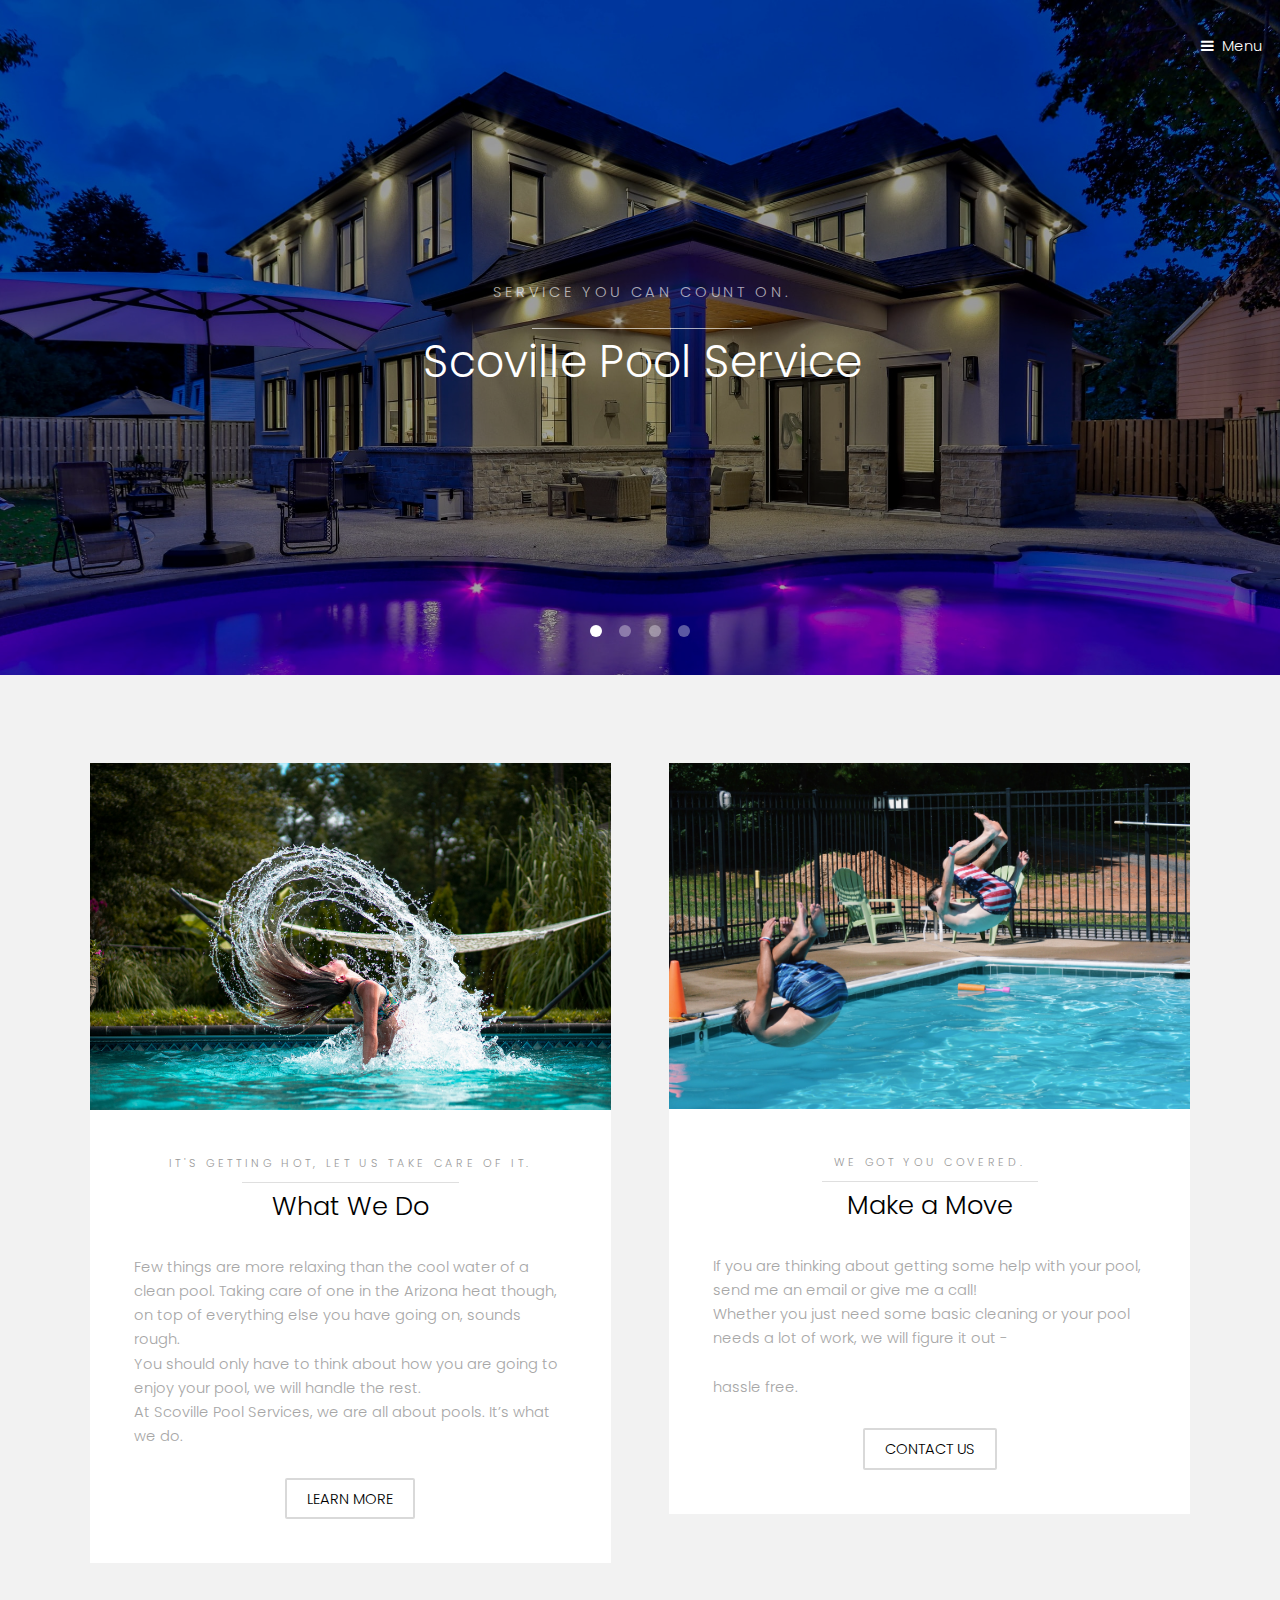
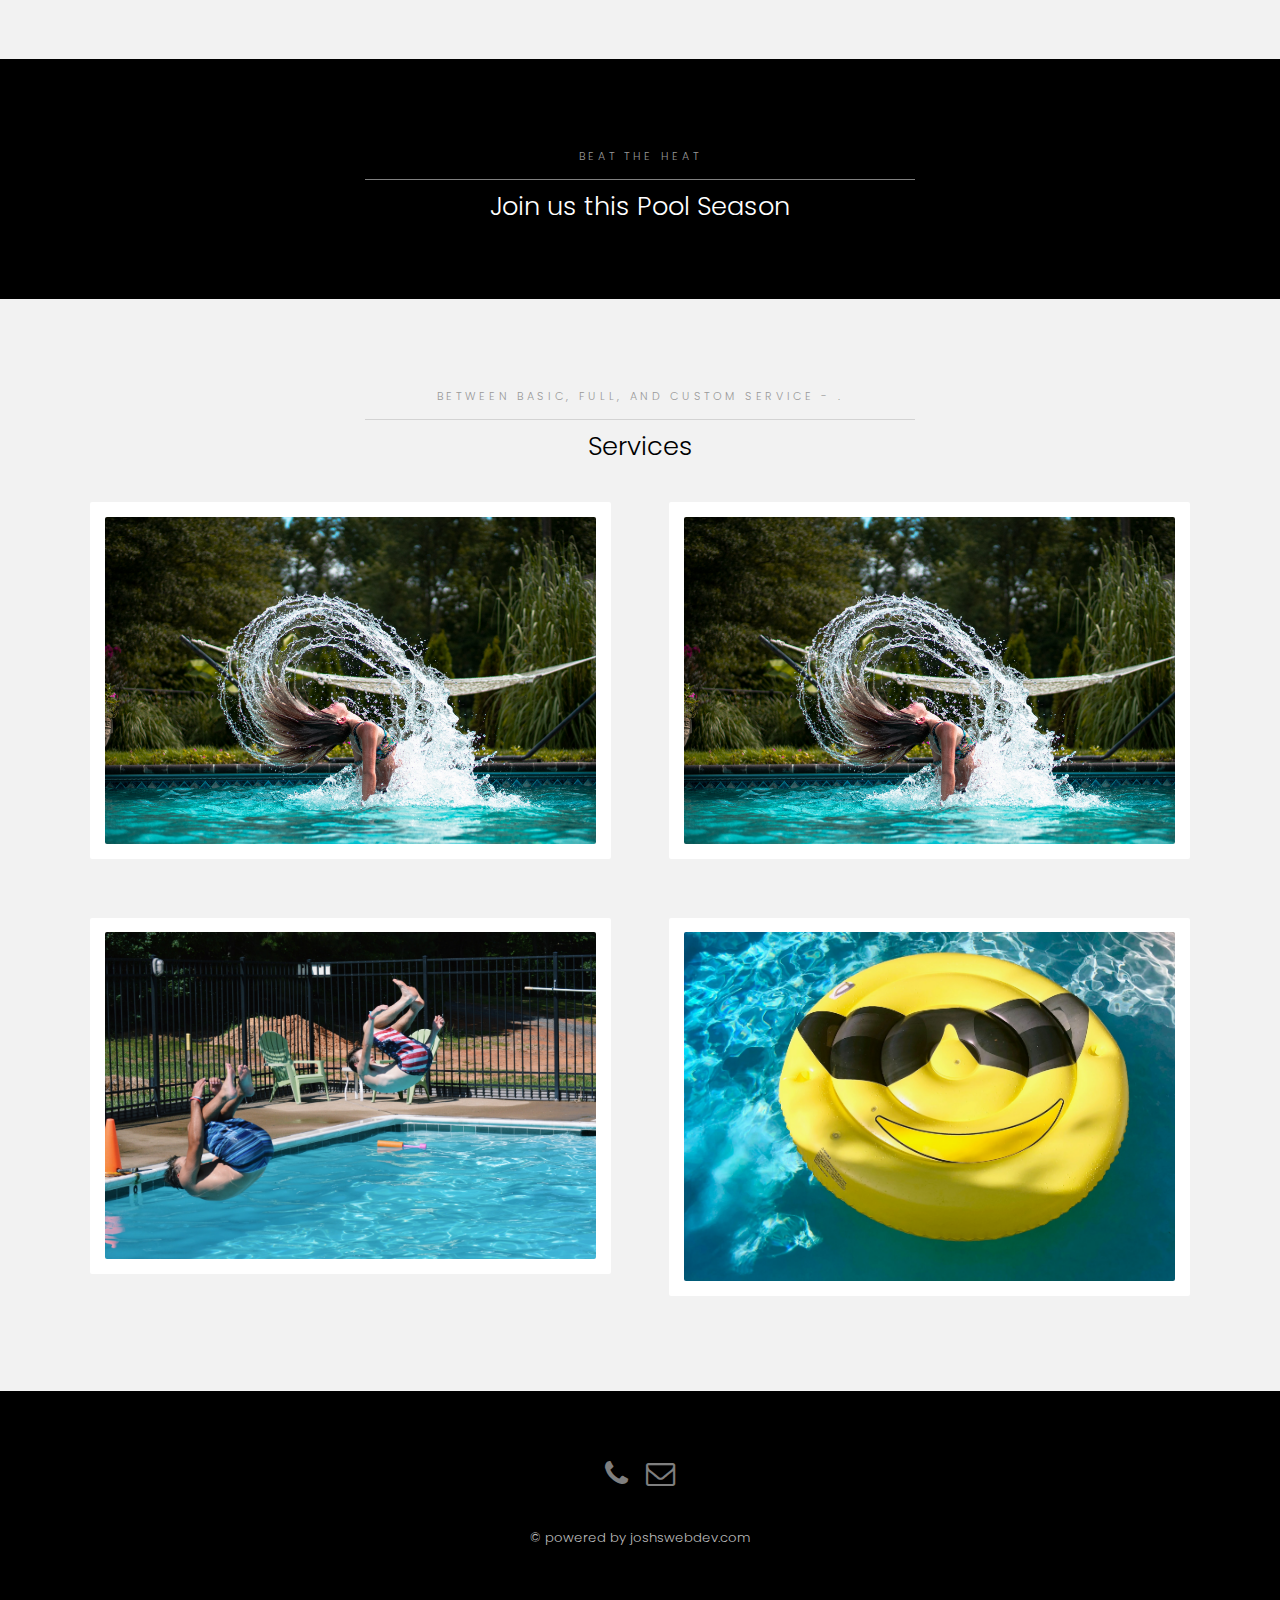
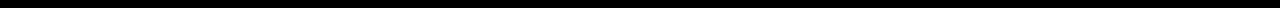
==== index.html @ b86c0ccd "initial commit" ====
<!DOCTYPE HTML>

<html>
	<head>
		<title>Scoville Pool Service</title>
		<meta charset="utf-8" />
		<meta name="viewport" content="width=device-width, initial-scale=1" />
		<link rel="stylesheet" href="assets/css/main.css" />
	</head>
	<body>

		<!-- Header -->
			<header id="header" class="alt">
				<a href="#menu">Menu</a>
			</header>

		<!-- Nav -->
			<nav id="menu">
				<ul class="links">
					<li><a href="index.html">Home</a></li>
					<li><a href="generic.html">About</a></li>
					<li><a href="elements.html">Contact</a></li>
				</ul>
			</nav>

		<!-- Banner -->
			<section class="banner full">
				<article>
					<img src="images/slide01.jpg" alt="" />
					<div class="inner">
						<header>
							<p>Service you can count on.</p>
							<h2>Scoville Pool Service</h2>
						</header>
					</div>
				</article>
				<article>
					<img src="images/slide02.jpg" alt="" />
					<div class="inner">
						<header>
							<p>Nothing better than cool, sparkling water</p>
							<h2>Cleaning</h2>
						</header>
					</div>
				</article>
				<article>
					<img src="images/slide03.jpg"  alt="" />
					<div class="inner">
						<header>
							<p>Stress free maintenance and repair</p>
							<h2>Maintenance</h2>
						</header>
					</div>
				</article>
				<article>
					<img src="images/slide04.jpg"  alt="" />
					<div class="inner">
						<header>
							<p>Every pool is different</p>
							<h2>Custom Service</h2>
						</header>
					</div>
				</article>
			</section>

		<!-- One -->
			<section id="one" class="wrapper style2">
				<div class="inner">
					<div class="grid-style">

						<div>
							<div class="box">
								<div class="image fit">
									<img src="images/pic02.jpg" alt="" />
								</div>
								<div class="content">
									<header class="align-center">
										<p>It's getting hot, let us take care of it.</p>
										<h2>What We Do</h2>
									</header>
									<p> Few things are more relaxing than the cool water of a clean pool. Taking care of one in the Arizona heat though, on top of everything else you have going on, sounds rough.<br /> You should only have to think about how you are going to enjoy your pool, we will handle the rest.
										<br />
										At Scoville Pool Services, we are all about pools. It’s what we do. </p>
									<footer class="align-center">
										<a href="generic.html" class="button alt">Learn More</a>
									</footer>
								</div>
							</div>
						</div>

						<div>
							<div class="box">
								<div class="image fit">
									<img src="images/pic03.jpg" alt="" />
								</div>
								<div class="content">
									<header class="align-center">
										<p>We got you covered.</p>
										<h2>Make a Move</h2>
									</header>
									<p>If you are thinking about getting some help with your pool, send me an email or give me a call! <br>Whether you just need some basic cleaning or your pool needs a lot of work, we will figure it out -<br><br>hassle free.</p>
									<footer class="align-center">
										<a href="elements.html" class="button alt">Contact Us</a>
									</footer>
								</div>
							</div>
						</div>

					</div>
				</div>
			</section>

		<!-- Two -->
			<section id="two" class="wrapper style3">
				<div class="inner">
					<header class="align-center">
						<p>Beat the heat</p>
						<h2>Join us this Pool Season</h2>
					</header>
				</div>
			</section>

		<!-- Three -->
		<section id="three" class="wrapper style2">
			<div class="inner">
				<header class="align-center">
					<p class="special">Between basic, full, and custom service - .</p>
					<h2>Services</h2>
				</header>
				<div class="gallery">
					<div>
						<div class="image fit">
							<a href="#"><img src="images/pic01.jpg" alt="" /></a>
						</div>
					</div>
					<div>
						<div class="image fit">
							<a href="#"><img src="images/pic02.jpg" alt="" /></a>
						</div>
					</div>
					<div>
						<div class="image fit">
							<a href="#"><img src="images/pic03.jpg" alt="" /></a>
						</div>
					</div>
					<div>
						<div class="image fit">
							<a href="#"><img src="images/pic04.jpg" alt="" /></a>
						</div>
					</div>
				</div>
			</div>
		</section>


		<!-- Footer -->
			<footer id="footer">
				<div class="container">
					<ul class="icons">
						<li><a href="#" class="icon fa-phone"><span class="label">Call</span></a></li>

						<li><a href="elements.html" class="icon fa-envelope-o"><span class="label">Email</span></a></li>
					</ul>
				</div>
				<div class="copyright">
					&copy; powered by joshswebdev.com
				</div>
			</footer>

		<!-- Scripts -->
			<script src="assets/js/jquery.min.js"></script>
			<script src="assets/js/jquery.scrollex.min.js"></script>
			<script src="assets/js/skel.min.js"></script>
			<script src="assets/js/util.js"></script>
			<script src="assets/js/main.js"></script>

	</body>
</html>
---- assets/css/main.css ----
@charset "UTF-8";
@import url(font-awesome.min.css);
@import url("https://fonts.googleapis.com/css?family=Poppins:300,400,500,600,700");

/* Reset */

html,
body,
div,
span,
applet,
object,
iframe,
h1,
h2,
h3,
h4,
h5,
h6,
p,
blockquote,
pre,
a,
abbr,
acronym,
address,
big,
cite,
code,
del,
dfn,
em,
img,
ins,
kbd,
q,
s,
samp,
small,
strike,
strong,
sub,
sup,
tt,
var,
b,
u,
i,
center,
dl,
dt,
dd,
ol,
ul,
li,
fieldset,
form,
label,
legend,
table,
caption,
tbody,
tfoot,
thead,
tr,
th,
td,
article,
aside,
canvas,
details,
embed,
figure,
figcaption,
footer,
header,
hgroup,
menu,
nav,
output,
ruby,
section,
summary,
time,
mark,
audio,
video {
  margin: 0;
  padding: 0;
  border: 0;
  font-size: 100%;
  font: inherit;
  vertical-align: baseline;
}

article,
aside,
details,
figcaption,
figure,
footer,
header,
hgroup,
menu,
nav,
section {
  display: block;
}

body {
  line-height: 1;
}

ol,
ul {
  list-style: none;
}

blockquote,
q {
  quotes: none;
}

blockquote:before,
blockquote:after,
q:before,
q:after {
  content: "";
  content: none;
}

table {
  border-collapse: collapse;
  border-spacing: 0;
}

body {
  -webkit-text-size-adjust: none;
}

/* Box Model */

*,
*:before,
*:after {
  -moz-box-sizing: border-box;
  -webkit-box-sizing: border-box;
  box-sizing: border-box;
}

/* Containers */

.container {
  margin-left: auto;
  margin-right: auto;
}

.container.\31 25\25 {
  width: 100%;
  max-width: 100rem;
  min-width: 80rem;
}

.container.\37 5\25 {
  width: 60rem;
}

.container.\35 0\25 {
  width: 40rem;
}

.container.\32 5\25 {
  width: 20rem;
}

.container {
  width: 80rem;
}

@media screen and (max-width: 1680px) {
  .container.\31 25\25 {
    width: 100%;
    max-width: 100rem;
    min-width: 80rem;
  }

  .container.\37 5\25 {
    width: 60rem;
  }

  .container.\35 0\25 {
    width: 40rem;
  }

  .container.\32 5\25 {
    width: 20rem;
  }

  .container {
    width: 80rem;
  }
}

@media screen and (max-width: 1280px) {
  .container.\31 25\25 {
    width: 100%;
    max-width: 81.25rem;
    min-width: 65rem;
  }

  .container.\37 5\25 {
    width: 48.75rem;
  }

  .container.\35 0\25 {
    width: 32.5rem;
  }

  .container.\32 5\25 {
    width: 16.25rem;
  }

  .container {
    width: 65rem;
  }
}

@media screen and (max-width: 980px) {
  .container.\31 25\25 {
    width: 100%;
    max-width: 112.5%;
    min-width: 90%;
  }

  .container.\37 5\25 {
    width: 67.5%;
  }

  .container.\35 0\25 {
    width: 45%;
  }

  .container.\32 5\25 {
    width: 22.5%;
  }

  .container {
    width: 90%;
  }
}

@media screen and (max-width: 736px) {
  .container.\31 25\25 {
    width: 100%;
    max-width: 112.5%;
    min-width: 90%;
  }

  .container.\37 5\25 {
    width: 67.5%;
  }

  .container.\35 0\25 {
    width: 45%;
  }

  .container.\32 5\25 {
    width: 22.5%;
  }

  .container {
    width: 90% !important;
  }
}

@media screen and (max-width: 480px) {
  .container.\31 25\25 {
    width: 100%;
    max-width: 112.5%;
    min-width: 90%;
  }

  .container.\37 5\25 {
    width: 67.5%;
  }

  .container.\35 0\25 {
    width: 45%;
  }

  .container.\32 5\25 {
    width: 22.5%;
  }

  .container {
    width: 90% !important;
  }
}

/* Grid */

.row {
  border-bottom: solid 1px transparent;
  -moz-box-sizing: border-box;
  -webkit-box-sizing: border-box;
  box-sizing: border-box;
}

.row > * {
  float: left;
  -moz-box-sizing: border-box;
  -webkit-box-sizing: border-box;
  box-sizing: border-box;
}

.row:after,
.row:before {
  content: "";
  display: inline-block;
  clear: both;
  height: 0;
}

.row.uniform > * > :first-child {
  margin-top: 0;
}

.row.uniform > * > :last-child {
  margin-bottom: 0;
}

.row.\30 \25 > * {
  padding: 0 0 0 0rem;
}

.row.\30 \25 {
  margin: 0 0 -1px 0rem;
}

.row.uniform.\30 \25 > * {
  padding: 0rem 0 0 0rem;
}

.row.uniform.\30 \25 {
  margin: 0rem 0 -1px 0rem;
}

.row > * {
  padding: 0 0 0 2rem;
}

.row {
  margin: 0 0 -1px -2rem;
}

.row.uniform > * {
  padding: 2rem 0 0 2rem;
}

.row.uniform {
  margin: -2rem 0 -1px -2rem;
}

.row.\32 00\25 > * {
  padding: 0 0 0 4rem;
}

.row.\32 00\25 {
  margin: 0 0 -1px -4rem;
}

.row.uniform.\32 00\25 > * {
  padding: 4rem 0 0 4rem;
}

.row.uniform.\32 00\25 {
  margin: -4rem 0 -1px -4rem;
}

.row.\31 50\25 > * {
  padding: 0 0 0 3rem;
}

.row.\31 50\25 {
  margin: 0 0 -1px -3rem;
}

.row.uniform.\31 50\25 > * {
  padding: 3rem 0 0 3rem;
}

.row.uniform.\31 50\25 {
  margin: -3rem 0 -1px -3rem;
}

.row.\35 0\25 > * {
  padding: 0 0 0 1rem;
}

.row.\35 0\25 {
  margin: 0 0 -1px -1rem;
}

.row.uniform.\35 0\25 > * {
  padding: 1rem 0 0 1rem;
}

.row.uniform.\35 0\25 {
  margin: -1rem 0 -1px -1rem;
}

.row.\32 5\25 > * {
  padding: 0 0 0 0.5rem;
}

.row.\32 5\25 {
  margin: 0 0 -1px -0.5rem;
}

.row.uniform.\32 5\25 > * {
  padding: 0.5rem 0 0 0.5rem;
}

.row.uniform.\32 5\25 {
  margin: -0.5rem 0 -1px -0.5rem;
}

.\31 2u,
.\31 2u\24 {
  width: 100%;
  clear: none;
  margin-left: 0;
}

.\31 1u,
.\31 1u\24 {
  width: 91.6666666667%;
  clear: none;
  margin-left: 0;
}

.\31 0u,
.\31 0u\24 {
  width: 83.3333333333%;
  clear: none;
  margin-left: 0;
}

.\39 u,
.\39 u\24 {
  width: 75%;
  clear: none;
  margin-left: 0;
}

.\38 u,
.\38 u\24 {
  width: 66.6666666667%;
  clear: none;
  margin-left: 0;
}

.\37 u,
.\37 u\24 {
  width: 58.3333333333%;
  clear: none;
  margin-left: 0;
}

.\36 u,
.\36 u\24 {
  width: 50%;
  clear: none;
  margin-left: 0;
}

.\35 u,
.\35 u\24 {
  width: 41.6666666667%;
  clear: none;
  margin-left: 0;
}

.\34 u,
.\34 u\24 {
  width: 33.3333333333%;
  clear: none;
  margin-left: 0;
}

.\33 u,
.\33 u\24 {
  width: 25%;
  clear: none;
  margin-left: 0;
}

.\32 u,
.\32 u\24 {
  width: 16.6666666667%;
  clear: none;
  margin-left: 0;
}

.\31 u,
.\31 u\24 {
  width: 8.3333333333%;
  clear: none;
  margin-left: 0;
}

.\31 2u\24 + *,
.\31 1u\24 + *,
.\31 0u\24 + *,
.\39 u\24 + *,
.\38 u\24 + *,
.\37 u\24 + *,
.\36 u\24 + *,
.\35 u\24 + *,
.\34 u\24 + *,
.\33 u\24 + *,
.\32 u\24 + *,
.\31 u\24 + * {
  clear: left;
}

.\-11u {
  margin-left: 91.66667%;
}

.\-10u {
  margin-left: 83.33333%;
}

.\-9u {
  margin-left: 75%;
}

.\-8u {
  margin-left: 66.66667%;
}

.\-7u {
  margin-left: 58.33333%;
}

.\-6u {
  margin-left: 50%;
}

.\-5u {
  margin-left: 41.66667%;
}

.\-4u {
  margin-left: 33.33333%;
}

.\-3u {
  margin-left: 25%;
}

.\-2u {
  margin-left: 16.66667%;
}

.\-1u {
  margin-left: 8.33333%;
}

@media screen and (max-width: 1680px) {
  .row > * {
    padding: 0 0 0 2rem;
  }

  .row {
    margin: 0 0 -1px -2rem;
  }

  .row.uniform > * {
    padding: 2rem 0 0 2rem;
  }

  .row.uniform {
    margin: -2rem 0 -1px -2rem;
  }

  .row.\32 00\25 > * {
    padding: 0 0 0 4rem;
  }

  .row.\32 00\25 {
    margin: 0 0 -1px -4rem;
  }

  .row.uniform.\32 00\25 > * {
    padding: 4rem 0 0 4rem;
  }

  .row.uniform.\32 00\25 {
    margin: -4rem 0 -1px -4rem;
  }

  .row.\31 50\25 > * {
    padding: 0 0 0 3rem;
  }

  .row.\31 50\25 {
    margin: 0 0 -1px -3rem;
  }

  .row.uniform.\31 50\25 > * {
    padding: 3rem 0 0 3rem;
  }

  .row.uniform.\31 50\25 {
    margin: -3rem 0 -1px -3rem;
  }

  .row.\35 0\25 > * {
    padding: 0 0 0 1rem;
  }

  .row.\35 0\25 {
    margin: 0 0 -1px -1rem;
  }

  .row.uniform.\35 0\25 > * {
    padding: 1rem 0 0 1rem;
  }

  .row.uniform.\35 0\25 {
    margin: -1rem 0 -1px -1rem;
  }

  .row.\32 5\25 > * {
    padding: 0 0 0 0.5rem;
  }

  .row.\32 5\25 {
    margin: 0 0 -1px -0.5rem;
  }

  .row.uniform.\32 5\25 > * {
    padding: 0.5rem 0 0 0.5rem;
  }

  .row.uniform.\32 5\25 {
    margin: -0.5rem 0 -1px -0.5rem;
  }

  .\31 2u\28xlarge\29,
  .\31 2u\24\28xlarge\29 {
    width: 100%;
    clear: none;
    margin-left: 0;
  }

  .\31 1u\28xlarge\29,
  .\31 1u\24\28xlarge\29 {
    width: 91.6666666667%;
    clear: none;
    margin-left: 0;
  }

  .\31 0u\28xlarge\29,
  .\31 0u\24\28xlarge\29 {
    width: 83.3333333333%;
    clear: none;
    margin-left: 0;
  }

  .\39 u\28xlarge\29,
  .\39 u\24\28xlarge\29 {
    width: 75%;
    clear: none;
    margin-left: 0;
  }

  .\38 u\28xlarge\29,
  .\38 u\24\28xlarge\29 {
    width: 66.6666666667%;
    clear: none;
    margin-left: 0;
  }

  .\37 u\28xlarge\29,
  .\37 u\24\28xlarge\29 {
    width: 58.3333333333%;
    clear: none;
    margin-left: 0;
  }

  .\36 u\28xlarge\29,
  .\36 u\24\28xlarge\29 {
    width: 50%;
    clear: none;
    margin-left: 0;
  }

  .\35 u\28xlarge\29,
  .\35 u\24\28xlarge\29 {
    width: 41.6666666667%;
    clear: none;
    margin-left: 0;
  }

  .\34 u\28xlarge\29,
  .\34 u\24\28xlarge\29 {
    width: 33.3333333333%;
    clear: none;
    margin-left: 0;
  }

  .\33 u\28xlarge\29,
  .\33 u\24\28xlarge\29 {
    width: 25%;
    clear: none;
    margin-left: 0;
  }

  .\32 u\28xlarge\29,
  .\32 u\24\28xlarge\29 {
    width: 16.6666666667%;
    clear: none;
    margin-left: 0;
  }

  .\31 u\28xlarge\29,
  .\31 u\24\28xlarge\29 {
    width: 8.3333333333%;
    clear: none;
    margin-left: 0;
  }

  .\31 2u\24\28xlarge\29 + *,
  .\31 1u\24\28xlarge\29 + *,
  .\31 0u\24\28xlarge\29 + *,
  .\39 u\24\28xlarge\29 + *,
  .\38 u\24\28xlarge\29 + *,
  .\37 u\24\28xlarge\29 + *,
  .\36 u\24\28xlarge\29 + *,
  .\35 u\24\28xlarge\29 + *,
  .\34 u\24\28xlarge\29 + *,
  .\33 u\24\28xlarge\29 + *,
  .\32 u\24\28xlarge\29 + *,
  .\31 u\24\28xlarge\29 + * {
    clear: left;
  }

  .\-11u\28xlarge\29 {
    margin-left: 91.66667%;
  }

  .\-10u\28xlarge\29 {
    margin-left: 83.33333%;
  }

  .\-9u\28xlarge\29 {
    margin-left: 75%;
  }

  .\-8u\28xlarge\29 {
    margin-left: 66.66667%;
  }

  .\-7u\28xlarge\29 {
    margin-left: 58.33333%;
  }

  .\-6u\28xlarge\29 {
    margin-left: 50%;
  }

  .\-5u\28xlarge\29 {
    margin-left: 41.66667%;
  }

  .\-4u\28xlarge\29 {
    margin-left: 33.33333%;
  }

  .\-3u\28xlarge\29 {
    margin-left: 25%;
  }

  .\-2u\28xlarge\29 {
    margin-left: 16.66667%;
  }

  .\-1u\28xlarge\29 {
    margin-left: 8.33333%;
  }
}

@media screen and (max-width: 1280px) {
  .row > * {
    padding: 0 0 0 1.5rem;
  }

  .row {
    margin: 0 0 -1px -1.5rem;
  }

  .row.uniform > * {
    padding: 1.5rem 0 0 1.5rem;
  }

  .row.uniform {
    margin: -1.5rem 0 -1px -1.5rem;
  }

  .row.\32 00\25 > * {
    padding: 0 0 0 3rem;
  }

  .row.\32 00\25 {
    margin: 0 0 -1px -3rem;
  }

  .row.uniform.\32 00\25 > * {
    padding: 3rem 0 0 3rem;
  }

  .row.uniform.\32 00\25 {
    margin: -3rem 0 -1px -3rem;
  }

  .row.\31 50\25 > * {
    padding: 0 0 0 2.25rem;
  }

  .row.\31 50\25 {
    margin: 0 0 -1px -2.25rem;
  }

  .row.uniform.\31 50\25 > * {
    padding: 2.25rem 0 0 2.25rem;
  }

  .row.uniform.\31 50\25 {
    margin: -2.25rem 0 -1px -2.25rem;
  }

  .row.\35 0\25 > * {
    padding: 0 0 0 0.75rem;
  }

  .row.\35 0\25 {
    margin: 0 0 -1px -0.75rem;
  }

  .row.uniform.\35 0\25 > * {
    padding: 0.75rem 0 0 0.75rem;
  }

  .row.uniform.\35 0\25 {
    margin: -0.75rem 0 -1px -0.75rem;
  }

  .row.\32 5\25 > * {
    padding: 0 0 0 0.375rem;
  }

  .row.\32 5\25 {
    margin: 0 0 -1px -0.375rem;
  }

  .row.uniform.\32 5\25 > * {
    padding: 0.375rem 0 0 0.375rem;
  }

  .row.uniform.\32 5\25 {
    margin: -0.375rem 0 -1px -0.375rem;
  }

  .\31 2u\28large\29,
  .\31 2u\24\28large\29 {
    width: 100%;
    clear: none;
    margin-left: 0;
  }

  .\31 1u\28large\29,
  .\31 1u\24\28large\29 {
    width: 91.6666666667%;
    clear: none;
    margin-left: 0;
  }

  .\31 0u\28large\29,
  .\31 0u\24\28large\29 {
    width: 83.3333333333%;
    clear: none;
    margin-left: 0;
  }

  .\39 u\28large\29,
  .\39 u\24\28large\29 {
    width: 75%;
    clear: none;
    margin-left: 0;
  }

  .\38 u\28large\29,
  .\38 u\24\28large\29 {
    width: 66.6666666667%;
    clear: none;
    margin-left: 0;
  }

  .\37 u\28large\29,
  .\37 u\24\28large\29 {
    width: 58.3333333333%;
    clear: none;
    margin-left: 0;
  }

  .\36 u\28large\29,
  .\36 u\24\28large\29 {
    width: 50%;
    clear: none;
    margin-left: 0;
  }

  .\35 u\28large\29,
  .\35 u\24\28large\29 {
    width: 41.6666666667%;
    clear: none;
    margin-left: 0;
  }

  .\34 u\28large\29,
  .\34 u\24\28large\29 {
    width: 33.3333333333%;
    clear: none;
    margin-left: 0;
  }

  .\33 u\28large\29,
  .\33 u\24\28large\29 {
    width: 25%;
    clear: none;
    margin-left: 0;
  }

  .\32 u\28large\29,
  .\32 u\24\28large\29 {
    width: 16.6666666667%;
    clear: none;
    margin-left: 0;
  }

  .\31 u\28large\29,
  .\31 u\24\28large\29 {
    width: 8.3333333333%;
    clear: none;
    margin-left: 0;
  }

  .\31 2u\24\28large\29 + *,
  .\31 1u\24\28large\29 + *,
  .\31 0u\24\28large\29 + *,
  .\39 u\24\28large\29 + *,
  .\38 u\24\28large\29 + *,
  .\37 u\24\28large\29 + *,
  .\36 u\24\28large\29 + *,
  .\35 u\24\28large\29 + *,
  .\34 u\24\28large\29 + *,
  .\33 u\24\28large\29 + *,
  .\32 u\24\28large\29 + *,
  .\31 u\24\28large\29 + * {
    clear: left;
  }

  .\-11u\28large\29 {
    margin-left: 91.66667%;
  }

  .\-10u\28large\29 {
    margin-left: 83.33333%;
  }

  .\-9u\28large\29 {
    margin-left: 75%;
  }

  .\-8u\28large\29 {
    margin-left: 66.66667%;
  }

  .\-7u\28large\29 {
    margin-left: 58.33333%;
  }

  .\-6u\28large\29 {
    margin-left: 50%;
  }

  .\-5u\28large\29 {
    margin-left: 41.66667%;
  }

  .\-4u\28large\29 {
    margin-left: 33.33333%;
  }

  .\-3u\28large\29 {
    margin-left: 25%;
  }

  .\-2u\28large\29 {
    margin-left: 16.66667%;
  }

  .\-1u\28large\29 {
    margin-left: 8.33333%;
  }
}

@media screen and (max-width: 980px) {
  .row > * {
    padding: 0 0 0 1.5rem;
  }

  .row {
    margin: 0 0 -1px -1.5rem;
  }

  .row.uniform > * {
    padding: 1.5rem 0 0 1.5rem;
  }

  .row.uniform {
    margin: -1.5rem 0 -1px -1.5rem;
  }

  .row.\32 00\25 > * {
    padding: 0 0 0 3rem;
  }

  .row.\32 00\25 {
    margin: 0 0 -1px -3rem;
  }

  .row.uniform.\32 00\25 > * {
    padding: 3rem 0 0 3rem;
  }

  .row.uniform.\32 00\25 {
    margin: -3rem 0 -1px -3rem;
  }

  .row.\31 50\25 > * {
    padding: 0 0 0 2.25rem;
  }

  .row.\31 50\25 {
    margin: 0 0 -1px -2.25rem;
  }

  .row.uniform.\31 50\25 > * {
    padding: 2.25rem 0 0 2.25rem;
  }

  .row.uniform.\31 50\25 {
    margin: -2.25rem 0 -1px -2.25rem;
  }

  .row.\35 0\25 > * {
    padding: 0 0 0 0.75rem;
  }

  .row.\35 0\25 {
    margin: 0 0 -1px -0.75rem;
  }

  .row.uniform.\35 0\25 > * {
    padding: 0.75rem 0 0 0.75rem;
  }

  .row.uniform.\35 0\25 {
    margin: -0.75rem 0 -1px -0.75rem;
  }

  .row.\32 5\25 > * {
    padding: 0 0 0 0.375rem;
  }

  .row.\32 5\25 {
    margin: 0 0 -1px -0.375rem;
  }

  .row.uniform.\32 5\25 > * {
    padding: 0.375rem 0 0 0.375rem;
  }

  .row.uniform.\32 5\25 {
    margin: -0.375rem 0 -1px -0.375rem;
  }

  .\31 2u\28medium\29,
  .\31 2u\24\28medium\29 {
    width: 100%;
    clear: none;
    margin-left: 0;
  }

  .\31 1u\28medium\29,
  .\31 1u\24\28medium\29 {
    width: 91.6666666667%;
    clear: none;
    margin-left: 0;
  }

  .\31 0u\28medium\29,
  .\31 0u\24\28medium\29 {
    width: 83.3333333333%;
    clear: none;
    margin-left: 0;
  }

  .\39 u\28medium\29,
  .\39 u\24\28medium\29 {
    width: 75%;
    clear: none;
    margin-left: 0;
  }

  .\38 u\28medium\29,
  .\38 u\24\28medium\29 {
    width: 66.6666666667%;
    clear: none;
    margin-left: 0;
  }

  .\37 u\28medium\29,
  .\37 u\24\28medium\29 {
    width: 58.3333333333%;
    clear: none;
    margin-left: 0;
  }

  .\36 u\28medium\29,
  .\36 u\24\28medium\29 {
    width: 50%;
    clear: none;
    margin-left: 0;
  }

  .\35 u\28medium\29,
  .\35 u\24\28medium\29 {
    width: 41.6666666667%;
    clear: none;
    margin-left: 0;
  }

  .\34 u\28medium\29,
  .\34 u\24\28medium\29 {
    width: 33.3333333333%;
    clear: none;
    margin-left: 0;
  }

  .\33 u\28medium\29,
  .\33 u\24\28medium\29 {
    width: 25%;
    clear: none;
    margin-left: 0;
  }

  .\32 u\28medium\29,
  .\32 u\24\28medium\29 {
    width: 16.6666666667%;
    clear: none;
    margin-left: 0;
  }

  .\31 u\28medium\29,
  .\31 u\24\28medium\29 {
    width: 8.3333333333%;
    clear: none;
    margin-left: 0;
  }

  .\31 2u\24\28medium\29 + *,
  .\31 1u\24\28medium\29 + *,
  .\31 0u\24\28medium\29 + *,
  .\39 u\24\28medium\29 + *,
  .\38 u\24\28medium\29 + *,
  .\37 u\24\28medium\29 + *,
  .\36 u\24\28medium\29 + *,
  .\35 u\24\28medium\29 + *,
  .\34 u\24\28medium\29 + *,
  .\33 u\24\28medium\29 + *,
  .\32 u\24\28medium\29 + *,
  .\31 u\24\28medium\29 + * {
    clear: left;
  }

  .\-11u\28medium\29 {
    margin-left: 91.66667%;
  }

  .\-10u\28medium\29 {
    margin-left: 83.33333%;
  }

  .\-9u\28medium\29 {
    margin-left: 75%;
  }

  .\-8u\28medium\29 {
    margin-left: 66.66667%;
  }

  .\-7u\28medium\29 {
    margin-left: 58.33333%;
  }

  .\-6u\28medium\29 {
    margin-left: 50%;
  }

  .\-5u\28medium\29 {
    margin-left: 41.66667%;
  }

  .\-4u\28medium\29 {
    margin-left: 33.33333%;
  }

  .\-3u\28medium\29 {
    margin-left: 25%;
  }

  .\-2u\28medium\29 {
    margin-left: 16.66667%;
  }

  .\-1u\28medium\29 {
    margin-left: 8.33333%;
  }
}

@media screen and (max-width: 736px) {
  .row > * {
    padding: 0 0 0 1.25rem;
  }

  .row {
    margin: 0 0 -1px -1.25rem;
  }

  .row.uniform > * {
    padding: 1.25rem 0 0 1.25rem;
  }

  .row.uniform {
    margin: -1.25rem 0 -1px -1.25rem;
  }

  .row.\32 00\25 > * {
    padding: 0 0 0 2.5rem;
  }

  .row.\32 00\25 {
    margin: 0 0 -1px -2.5rem;
  }

  .row.uniform.\32 00\25 > * {
    padding: 2.5rem 0 0 2.5rem;
  }

  .row.uniform.\32 00\25 {
    margin: -2.5rem 0 -1px -2.5rem;
  }

  .row.\31 50\25 > * {
    padding: 0 0 0 1.875rem;
  }

  .row.\31 50\25 {
    margin: 0 0 -1px -1.875rem;
  }

  .row.uniform.\31 50\25 > * {
    padding: 1.875rem 0 0 1.875rem;
  }

  .row.uniform.\31 50\25 {
    margin: -1.875rem 0 -1px -1.875rem;
  }

  .row.\35 0\25 > * {
    padding: 0 0 0 0.625rem;
  }

  .row.\35 0\25 {
    margin: 0 0 -1px -0.625rem;
  }

  .row.uniform.\35 0\25 > * {
    padding: 0.625rem 0 0 0.625rem;
  }

  .row.uniform.\35 0\25 {
    margin: -0.625rem 0 -1px -0.625rem;
  }

  .row.\32 5\25 > * {
    padding: 0 0 0 0.3125rem;
  }

  .row.\32 5\25 {
    margin: 0 0 -1px -0.3125rem;
  }

  .row.uniform.\32 5\25 > * {
    padding: 0.3125rem 0 0 0.3125rem;
  }

  .row.uniform.\32 5\25 {
    margin: -0.3125rem 0 -1px -0.3125rem;
  }

  .\31 2u\28small\29,
  .\31 2u\24\28small\29 {
    width: 100%;
    clear: none;
    margin-left: 0;
  }

  .\31 1u\28small\29,
  .\31 1u\24\28small\29 {
    width: 91.6666666667%;
    clear: none;
    margin-left: 0;
  }

  .\31 0u\28small\29,
  .\31 0u\24\28small\29 {
    width: 83.3333333333%;
    clear: none;
    margin-left: 0;
  }

  .\39 u\28small\29,
  .\39 u\24\28small\29 {
    width: 75%;
    clear: none;
    margin-left: 0;
  }

  .\38 u\28small\29,
  .\38 u\24\28small\29 {
    width: 66.6666666667%;
    clear: none;
    margin-left: 0;
  }

  .\37 u\28small\29,
  .\37 u\24\28small\29 {
    width: 58.3333333333%;
    clear: none;
    margin-left: 0;
  }

  .\36 u\28small\29,
  .\36 u\24\28small\29 {
    width: 50%;
    clear: none;
    margin-left: 0;
  }

  .\35 u\28small\29,
  .\35 u\24\28small\29 {
    width: 41.6666666667%;
    clear: none;
    margin-left: 0;
  }

  .\34 u\28small\29,
  .\34 u\24\28small\29 {
    width: 33.3333333333%;
    clear: none;
    margin-left: 0;
  }

  .\33 u\28small\29,
  .\33 u\24\28small\29 {
    width: 25%;
    clear: none;
    margin-left: 0;
  }

  .\32 u\28small\29,
  .\32 u\24\28small\29 {
    width: 16.6666666667%;
    clear: none;
    margin-left: 0;
  }

  .\31 u\28small\29,
  .\31 u\24\28small\29 {
    width: 8.3333333333%;
    clear: none;
    margin-left: 0;
  }

  .\31 2u\24\28small\29 + *,
  .\31 1u\24\28small\29 + *,
  .\31 0u\24\28small\29 + *,
  .\39 u\24\28small\29 + *,
  .\38 u\24\28small\29 + *,
  .\37 u\24\28small\29 + *,
  .\36 u\24\28small\29 + *,
  .\35 u\24\28small\29 + *,
  .\34 u\24\28small\29 + *,
  .\33 u\24\28small\29 + *,
  .\32 u\24\28small\29 + *,
  .\31 u\24\28small\29 + * {
    clear: left;
  }

  .\-11u\28small\29 {
    margin-left: 91.66667%;
  }

  .\-10u\28small\29 {
    margin-left: 83.33333%;
  }

  .\-9u\28small\29 {
    margin-left: 75%;
  }

  .\-8u\28small\29 {
    margin-left: 66.66667%;
  }

  .\-7u\28small\29 {
    margin-left: 58.33333%;
  }

  .\-6u\28small\29 {
    margin-left: 50%;
  }

  .\-5u\28small\29 {
    margin-left: 41.66667%;
  }

  .\-4u\28small\29 {
    margin-left: 33.33333%;
  }

  .\-3u\28small\29 {
    margin-left: 25%;
  }

  .\-2u\28small\29 {
    margin-left: 16.66667%;
  }

  .\-1u\28small\29 {
    margin-left: 8.33333%;
  }
}

@media screen and (max-width: 480px) {
  .row > * {
    padding: 0 0 0 1.25rem;
  }

  .row {
    margin: 0 0 -1px -1.25rem;
  }

  .row.uniform > * {
    padding: 1.25rem 0 0 1.25rem;
  }

  .row.uniform {
    margin: -1.25rem 0 -1px -1.25rem;
  }

  .row.\32 00\25 > * {
    padding: 0 0 0 2.5rem;
  }

  .row.\32 00\25 {
    margin: 0 0 -1px -2.5rem;
  }

  .row.uniform.\32 00\25 > * {
    padding: 2.5rem 0 0 2.5rem;
  }

  .row.uniform.\32 00\25 {
    margin: -2.5rem 0 -1px -2.5rem;
  }

  .row.\31 50\25 > * {
    padding: 0 0 0 1.875rem;
  }

  .row.\31 50\25 {
    margin: 0 0 -1px -1.875rem;
  }

  .row.uniform.\31 50\25 > * {
    padding: 1.875rem 0 0 1.875rem;
  }

  .row.uniform.\31 50\25 {
    margin: -1.875rem 0 -1px -1.875rem;
  }

  .row.\35 0\25 > * {
    padding: 0 0 0 0.625rem;
  }

  .row.\35 0\25 {
    margin: 0 0 -1px -0.625rem;
  }

  .row.uniform.\35 0\25 > * {
    padding: 0.625rem 0 0 0.625rem;
  }

  .row.uniform.\35 0\25 {
    margin: -0.625rem 0 -1px -0.625rem;
  }

  .row.\32 5\25 > * {
    padding: 0 0 0 0.3125rem;
  }

  .row.\32 5\25 {
    margin: 0 0 -1px -0.3125rem;
  }

  .row.uniform.\32 5\25 > * {
    padding: 0.3125rem 0 0 0.3125rem;
  }

  .row.uniform.\32 5\25 {
    margin: -0.3125rem 0 -1px -0.3125rem;
  }

  .\31 2u\28xsmall\29,
  .\31 2u\24\28xsmall\29 {
    width: 100%;
    clear: none;
    margin-left: 0;
  }

  .\31 1u\28xsmall\29,
  .\31 1u\24\28xsmall\29 {
    width: 91.6666666667%;
    clear: none;
    margin-left: 0;
  }

  .\31 0u\28xsmall\29,
  .\31 0u\24\28xsmall\29 {
    width: 83.3333333333%;
    clear: none;
    margin-left: 0;
  }

  .\39 u\28xsmall\29,
  .\39 u\24\28xsmall\29 {
    width: 75%;
    clear: none;
    margin-left: 0;
  }

  .\38 u\28xsmall\29,
  .\38 u\24\28xsmall\29 {
    width: 66.6666666667%;
    clear: none;
    margin-left: 0;
  }

  .\37 u\28xsmall\29,
  .\37 u\24\28xsmall\29 {
    width: 58.3333333333%;
    clear: none;
    margin-left: 0;
  }

  .\36 u\28xsmall\29,
  .\36 u\24\28xsmall\29 {
    width: 50%;
    clear: none;
    margin-left: 0;
  }

  .\35 u\28xsmall\29,
  .\35 u\24\28xsmall\29 {
    width: 41.6666666667%;
    clear: none;
    margin-left: 0;
  }

  .\34 u\28xsmall\29,
  .\34 u\24\28xsmall\29 {
    width: 33.3333333333%;
    clear: none;
    margin-left: 0;
  }

  .\33 u\28xsmall\29,
  .\33 u\24\28xsmall\29 {
    width: 25%;
    clear: none;
    margin-left: 0;
  }

  .\32 u\28xsmall\29,
  .\32 u\24\28xsmall\29 {
    width: 16.6666666667%;
    clear: none;
    margin-left: 0;
  }

  .\31 u\28xsmall\29,
  .\31 u\24\28xsmall\29 {
    width: 8.3333333333%;
    clear: none;
    margin-left: 0;
  }

  .\31 2u\24\28xsmall\29 + *,
  .\31 1u\24\28xsmall\29 + *,
  .\31 0u\24\28xsmall\29 + *,
  .\39 u\24\28xsmall\29 + *,
  .\38 u\24\28xsmall\29 + *,
  .\37 u\24\28xsmall\29 + *,
  .\36 u\24\28xsmall\29 + *,
  .\35 u\24\28xsmall\29 + *,
  .\34 u\24\28xsmall\29 + *,
  .\33 u\24\28xsmall\29 + *,
  .\32 u\24\28xsmall\29 + *,
  .\31 u\24\28xsmall\29 + * {
    clear: left;
  }

  .\-11u\28xsmall\29 {
    margin-left: 91.66667%;
  }

  .\-10u\28xsmall\29 {
    margin-left: 83.33333%;
  }

  .\-9u\28xsmall\29 {
    margin-left: 75%;
  }

  .\-8u\28xsmall\29 {
    margin-left: 66.66667%;
  }

  .\-7u\28xsmall\29 {
    margin-left: 58.33333%;
  }

  .\-6u\28xsmall\29 {
    margin-left: 50%;
  }

  .\-5u\28xsmall\29 {
    margin-left: 41.66667%;
  }

  .\-4u\28xsmall\29 {
    margin-left: 33.33333%;
  }

  .\-3u\28xsmall\29 {
    margin-left: 25%;
  }

  .\-2u\28xsmall\29 {
    margin-left: 16.66667%;
  }

  .\-1u\28xsmall\29 {
    margin-left: 8.33333%;
  }
}

/* Basic */

@-ms-viewport {
  width: device-width;
}

body {
  -ms-overflow-style: scrollbar;
}

@media screen and (max-width: 480px) {
  html,
  body {
    min-width: 320px;
  }
}

body {
  background: #fff;
}

body.is-loading *,
body.is-loading *:before,
body.is-loading *:after {
  -moz-animation: none !important;
  -webkit-animation: none !important;
  -ms-animation: none !important;
  animation: none !important;
  -moz-transition: none !important;
  -webkit-transition: none !important;
  -ms-transition: none !important;
  transition: none !important;
}

/* Type */

html {
  font-size: 13pt;
}

@media screen and (max-width: 1680px) {
  html {
    font-size: 11pt;
  }
}

@media screen and (max-width: 1280px) {
  html {
    font-size: 11pt;
  }
}

@media screen and (max-width: 980px) {
  html {
    font-size: 12pt;
  }
}

@media screen and (max-width: 736px) {
  html {
    font-size: 12pt;
  }
}

@media screen and (max-width: 480px) {
  html {
    font-size: 12pt;
  }
}

body {
  background-color: #fff;
  color: #444;
}

body,
input,
select,
textarea {
  font-family: "Poppins", sans-serif;
  font-weight: 300;
  font-size: 1rem;
  line-height: 1.65;
}

a {
  text-decoration: underline;
}

a:hover {
  text-decoration: none;
}

strong,
b {
  font-weight: 600;
}

em,
i {
  font-style: italic;
}

p {
  margin: 0 0 2rem 0;
}

p.special {
  text-transform: uppercase;
  font-size: 0.75rem;
  font-weight: 300;
  margin: 0 0 0.5rem 0;
  padding: 0 0 1rem 0;
  letter-spacing: 0.25rem;
}

p.special:after {
  content: "";
  position: absolute;
  margin: auto;
  right: 0;
  bottom: 0;
  left: 0;
  width: 50%;
  height: 1px;
  background-color: rgba(0, 0, 0, 0.125);
}

h1,
h2,
h3,
h4,
h5,
h6 {
  font-weight: 300;
  line-height: 1.5;
  margin: 0 0 1rem 0;
}

h1 a,
h2 a,
h3 a,
h4 a,
h5 a,
h6 a {
  color: inherit;
  text-decoration: none;
}

h2 {
  font-size: 1.75rem;
}

h3 {
  font-size: 1.35rem;
}

h4 {
  font-size: 1.1rem;
}

h5 {
  font-size: 0.9rem;
}

h6 {
  font-size: 0.7rem;
}

sub {
  font-size: 0.8rem;
  position: relative;
  top: 0.5rem;
}

sup {
  font-size: 0.8rem;
  position: relative;
  top: -0.5rem;
}

blockquote {
  border-left: solid 4px;
  font-style: italic;
  margin: 0 0 2rem 0;
  padding: 0.5rem 0 0.5rem 2rem;
}

code {
  border-radius: 2px;
  border: solid 1px;
  font-family: "Courier New", monospace;
  font-size: 0.9rem;
  margin: 0 0.25rem;
  padding: 0.25rem 0.65rem;
}

pre {
  -webkit-overflow-scrolling: touch;
  font-family: "Courier New", monospace;
  font-size: 0.9rem;
  margin: 0 0 2rem 0;
}

pre code {
  display: block;
  line-height: 1.75;
  padding: 1rem 1.5rem;
  overflow-x: auto;
}

hr {
  border: 0;
  border-bottom: solid 1px;
  margin: 2rem 0;
}

hr.major {
  margin: 3rem 0;
}

.align-left {
  text-align: left;
}

.align-center {
  text-align: center;
}

.align-right {
  text-align: right;
}

input,
select,
textarea {
  color: #555;
}

a {
  color: #8a4680;
}

strong,
b {
  color: #555;
}

h1,
h2,
h3,
h4,
h5,
h6 {
  color: #555;
}

blockquote {
  border-left-color: rgba(144, 144, 144, 0.25);
}

code {
  background: rgba(144, 144, 144, 0.075);
  border-color: rgba(144, 144, 144, 0.25);
}

hr {
  border-bottom-color: rgba(144, 144, 144, 0.25);
}

/* Box */

.box {
  margin-bottom: 2rem;
  background: #fff;
}

.box .image.fit {
  margin: 0;
  border-radius: 0;
}

.box .image.fit img {
  border-radius: 0;
}

.box header h2 {
  margin-bottom: 2rem;
}

.box header p {
  text-transform: uppercase;
  font-size: 0.75rem;
  font-weight: 300;
  margin: 0 0 0.25rem 0;
  padding: 0 0 0.75rem 0;
  letter-spacing: 0.25rem;
}

.box header p:after {
  content: "";
  position: absolute;
  margin: auto;
  right: 0;
  bottom: 0;
  left: 0;
  width: 50%;
  height: 1px;
  background-color: rgba(0, 0, 0, 0.125);
}

.box .content {
  padding: 3rem;
}

.box > :last-child,
.box > :last-child > :last-child,
.box > :last-child > :last-child > :last-child {
  margin-bottom: 0;
}

.box.alt {
  border: 0;
  border-radius: 0;
  padding: 0;
}

@media screen and (max-width: 736px) {
  .box .content {
    padding: 2rem;
  }
}

.box {
  border-color: rgba(144, 144, 144, 0.25);
}

/* Button */

input[type="submit"],
input[type="reset"],
input[type="button"],
button,
.button {
  -moz-appearance: none;
  -webkit-appearance: none;
  -ms-appearance: none;
  appearance: none;
  -moz-transition: background-color 0.2s ease-in-out, color 0.2s ease-in-out;
  -webkit-transition: background-color 0.2s ease-in-out, color 0.2s ease-in-out;
  -ms-transition: background-color 0.2s ease-in-out, color 0.2s ease-in-out;
  transition: background-color 0.2s ease-in-out, color 0.2s ease-in-out;
  border-radius: 2px;
  border: 0;
  cursor: pointer;
  display: inline-block;
  font-weight: 300;
  height: 2.85rem;
  line-height: 2.95rem;
  padding: 0 1.5rem;
  text-align: center;
  text-decoration: none;
  text-transform: uppercase;
  white-space: nowrap;
}

input[type="submit"].icon,
input[type="reset"].icon,
input[type="button"].icon,
button.icon,
.button.icon {
  padding-left: 1.35rem;
}

input[type="submit"].icon:before,
input[type="reset"].icon:before,
input[type="button"].icon:before,
button.icon:before,
.button.icon:before {
  margin-right: 0.5rem;
}

input[type="submit"].fit,
input[type="reset"].fit,
input[type="button"].fit,
button.fit,
.button.fit {
  display: block;
  margin: 0 0 1rem 0;
  width: 100%;
}

input[type="submit"].small,
input[type="reset"].small,
input[type="button"].small,
button.small,
.button.small {
  font-size: 0.8rem;
}

input[type="submit"].big,
input[type="reset"].big,
input[type="button"].big,
button.big,
.button.big {
  font-size: 1.35rem;
}

input[type="submit"].disabled,
input[type="submit"]:disabled,
input[type="reset"].disabled,
input[type="reset"]:disabled,
input[type="button"].disabled,
input[type="button"]:disabled,
button.disabled,
button:disabled,
.button.disabled,
.button:disabled {
  -moz-pointer-events: none;
  -webkit-pointer-events: none;
  -ms-pointer-events: none;
  pointer-events: none;
  opacity: 0.25;
}

@media screen and (max-width: 480px) {
  input[type="submit"],
  input[type="reset"],
  input[type="button"],
  button,
  .button {
    padding: 0;
    width: 100%;
  }
}

input[type="submit"],
input[type="reset"],
input[type="button"],
button,
.button {
  background-color: #f2f2f2;
  color: #000 !important;
}

input[type="submit"]:hover,
input[type="reset"]:hover,
input[type="button"]:hover,
button:hover,
.button:hover {
  background-color: white;
}

input[type="submit"]:active,
input[type="reset"]:active,
input[type="button"]:active,
button:active,
.button:active {
  background-color: #e5e5e5;
}

input[type="submit"].alt,
input[type="reset"].alt,
input[type="button"].alt,
button.alt,
.button.alt {
  background-color: transparent;
  box-shadow: inset 0 0 0 2px rgba(144, 144, 144, 0.25);
  color: #555 !important;
}

input[type="submit"].alt:hover,
input[type="reset"].alt:hover,
input[type="button"].alt:hover,
button.alt:hover,
.button.alt:hover {
  background-color: rgba(144, 144, 144, 0.075);
}

input[type="submit"].alt:active,
input[type="reset"].alt:active,
input[type="button"].alt:active,
button.alt:active,
.button.alt:active {
  background-color: rgba(144, 144, 144, 0.2);
}

input[type="submit"].alt.icon:before,
input[type="reset"].alt.icon:before,
input[type="button"].alt.icon:before,
button.alt.icon:before,
.button.alt.icon:before {
  color: #bbb;
}

input[type="submit"].special,
input[type="reset"].special,
input[type="button"].special,
button.special,
.button.special {
  background-color: #8a4680;
  color: #ffffff !important;
}

input[type="submit"].special:hover,
input[type="reset"].special:hover,
input[type="button"].special:hover,
button.special:hover,
.button.special:hover {
  background-color: #9b4f90;
}

input[type="submit"].special:active,
input[type="reset"].special:active,
input[type="button"].special:active,
button.special:active,
.button.special:active {
  background-color: #793d70;
}

/* Form */

form {
  margin: 0 0 2rem 0;
}

label {
  display: block;
  font-size: 0.9rem;
  font-weight: 700;
  margin: 0 0 1rem 0;
}

input[type="text"],
input[type="password"],
input[type="email"],
select,
textarea {
  -moz-appearance: none;
  -webkit-appearance: none;
  -ms-appearance: none;
  appearance: none;
  border-radius: 2px;
  border: none;
  border: solid 1px;
  color: inherit;
  display: block;
  outline: 0;
  padding: 0 1rem;
  text-decoration: none;
  width: 100%;
}

input[type="text"]:invalid,
input[type="password"]:invalid,
input[type="email"]:invalid,
select:invalid,
textarea:invalid {
  box-shadow: none;
}

.select-wrapper {
  text-decoration: none;
  display: block;
  position: relative;
}

.select-wrapper:before {
  -moz-osx-font-smoothing: grayscale;
  -webkit-font-smoothing: antialiased;
  font-family: FontAwesome;
  font-style: normal;
  font-weight: normal;
  text-transform: none !important;
}

.select-wrapper:before {
  content: "\f078";
  display: block;
  height: 2.75rem;
  line-height: 2.75rem;
  pointer-events: none;
  position: absolute;
  right: 0;
  text-align: center;
  top: 0;
  width: 2.75rem;
}

.select-wrapper select::-ms-expand {
  display: none;
}

input[type="text"],
input[type="password"],
input[type="email"],
select {
  height: 2.75rem;
}

textarea {
  padding: 0.75rem 1rem;
}

input[type="checkbox"],
input[type="radio"] {
  -moz-appearance: none;
  -webkit-appearance: none;
  -ms-appearance: none;
  appearance: none;
  display: block;
  float: left;
  margin-right: -2rem;
  opacity: 0;
  width: 1rem;
  z-index: -1;
}

input[type="checkbox"] + label,
input[type="radio"] + label {
  text-decoration: none;
  cursor: pointer;
  display: inline-block;
  font-size: 1rem;
  font-weight: 400;
  padding-left: 2.4rem;
  padding-right: 0.75rem;
  position: relative;
}

input[type="checkbox"] + label:before,
input[type="radio"] + label:before {
  -moz-osx-font-smoothing: grayscale;
  -webkit-font-smoothing: antialiased;
  font-family: FontAwesome;
  font-style: normal;
  font-weight: normal;
  text-transform: none !important;
}

input[type="checkbox"] + label:before,
input[type="radio"] + label:before {
  border-radius: 2px;
  border: solid 1px;
  content: "";
  display: inline-block;
  height: 1.65rem;
  left: 0;
  line-height: 1.58125rem;
  position: absolute;
  text-align: center;
  top: 0;
  width: 1.65rem;
}

input[type="checkbox"]:checked + label:before,
input[type="radio"]:checked + label:before {
  content: "\f00c";
}

input[type="checkbox"] + label:before {
  border-radius: 2px;
}

input[type="radio"] + label:before {
  border-radius: 100%;
}

::-webkit-input-placeholder {
  opacity: 1;
}

:-moz-placeholder {
  opacity: 1;
}

::-moz-placeholder {
  opacity: 1;
}

:-ms-input-placeholder {
  opacity: 1;
}

.formerize-placeholder {
  opacity: 1;
}

label {
  color: #555;
}

input[type="text"],
input[type="password"],
input[type="email"],
select,
textarea {
  background: rgba(144, 144, 144, 0.075);
  border-color: rgba(144, 144, 144, 0.25);
}

input[type="text"]:focus,
input[type="password"]:focus,
input[type="email"]:focus,
select:focus,
textarea:focus {
  border-color: #8a4680;
  box-shadow: 0 0 0 1px #8a4680;
}

.select-wrapper:before {
  color: rgba(144, 144, 144, 0.25);
}

input[type="checkbox"] + label,
input[type="radio"] + label {
  color: #444;
}

input[type="checkbox"] + label:before,
input[type="radio"] + label:before {
  background: rgba(144, 144, 144, 0.075);
  border-color: rgba(144, 144, 144, 0.25);
}

input[type="checkbox"]:checked + label:before,
input[type="radio"]:checked + label:before {
  background-color: #8a4680;
  border-color: #8a4680;
  color: #ffffff;
}

input[type="checkbox"]:focus + label:before,
input[type="radio"]:focus + label:before {
  border-color: #8a4680;
  box-shadow: 0 0 0 1px #8a4680;
}

::-webkit-input-placeholder {
  color: #bbb !important;
}

:-moz-placeholder {
  color: #bbb !important;
}

::-moz-placeholder {
  color: #bbb !important;
}

:-ms-input-placeholder {
  color: #bbb !important;
}

.formerize-placeholder {
  color: #bbb !important;
}

/* Icon */

.icon {
  text-decoration: none;
  border-bottom: none;
  position: relative;
}

.icon:before {
  -moz-osx-font-smoothing: grayscale;
  -webkit-font-smoothing: antialiased;
  font-family: FontAwesome;
  font-style: normal;
  font-weight: normal;
  text-transform: none !important;
}

.icon > .label {
  display: none;
}

/* Image */

.image {
  border-radius: 2px;
  border: 0;
  display: inline-block;
  position: relative;
}

#contact-img {
  top: 20%;
}

.image img {
  border-radius: 2px;
  display: block;
}

.image.left,
.image.right {
  max-width: 40%;
}

.image.left img,
.image.right img {
  width: 100%;
}

.image.left {
  float: left;
  margin: 0 1.5rem 1rem 0;
  top: 0.25rem;
}

.image.right {
  float: right;
  margin: 0 0 1rem 1.5rem;
  top: 0.25rem;
}

.image.fit {
  display: block;
  margin: 0 0 2rem 0;
  width: 100%;
}

.image.fit img {
  width: 100%;
}

.image.main {
  display: block;
  margin: 0 0 3rem 0;
  width: 100%;
}

.image.main img {
  width: 100%;
}

/* List */

ol {
  list-style: decimal;
  margin: 0 0 2rem 0;
  padding-left: 1.25rem;
}

ol li {
  padding-left: 0.25rem;
}

ul {
  list-style: disc;
  margin: 0 0 2rem 0;
  padding-left: 1rem;
}

ul li {
  padding-left: 0.5rem;
}

ul.alt {
  list-style: none;
  padding-left: 0;
}

ul.alt li {
  border-top: solid 1px;
  padding: 0.5rem 0;
}

ul.alt li:first-child {
  border-top: 0;
  padding-top: 0;
}

ul.icons {
  cursor: default;
  list-style: none;
  padding-left: 0;
}

ul.icons li {
  display: inline-block;
  padding: 0 1rem 0 0;
}

ul.icons li:last-child {
  padding-right: 0;
}

ul.icons li .icon:before {
  font-size: 2rem;
}

ul.actions {
  cursor: default;
  list-style: none;
  padding-left: 0;
}

ul.actions li {
  display: inline-block;
  padding: 0 1rem 0 0;
  vertical-align: middle;
}

ul.actions li:last-child {
  padding-right: 0;
}

ul.actions.small li {
  padding: 0 0.5rem 0 0;
}

ul.actions.vertical li {
  display: block;
  padding: 1rem 0 0 0;
}

ul.actions.vertical li:first-child {
  padding-top: 0;
}

ul.actions.vertical li > * {
  margin-bottom: 0;
}

ul.actions.vertical.small li {
  padding: 0.5rem 0 0 0;
}

ul.actions.vertical.small li:first-child {
  padding-top: 0;
}

ul.actions.fit {
  display: table;
  margin-left: -1rem;
  padding: 0;
  table-layout: fixed;
  width: calc(100% + 1rem);
}

ul.actions.fit li {
  display: table-cell;
  padding: 0 0 0 1rem;
}

ul.actions.fit li > * {
  margin-bottom: 0;
}

ul.actions.fit.small {
  margin-left: -0.5rem;
  width: calc(100% + 0.5rem);
}

ul.actions.fit.small li {
  padding: 0 0 0 0.5rem;
}

@media screen and (max-width: 480px) {
  ul.actions {
    margin: 0 0 2rem 0;
  }

  ul.actions li {
    padding: 1rem 0 0 0;
    display: block;
    text-align: center;
    width: 100%;
  }

  ul.actions li:first-child {
    padding-top: 0;
  }

  ul.actions li > * {
    width: 100%;
    margin: 0 !important;
  }

  ul.actions li > *.icon:before {
    margin-left: -2rem;
  }

  ul.actions.small li {
    padding: 0.5rem 0 0 0;
  }

  ul.actions.small li:first-child {
    padding-top: 0;
  }
}

dl {
  margin: 0 0 2rem 0;
}

dl dt {
  display: block;
  font-weight: 700;
  margin: 0 0 1rem 0;
}

dl dd {
  margin-left: 2rem;
}

ul.alt li {
  border-top-color: rgba(144, 144, 144, 0.25);
}

/* Section/Article */

section.special,
article.special {
  text-align: center;
}

header p {
  position: relative;
  margin: 0 0 1.5rem 0;
}

header h2 + p {
  font-size: 1.25rem;
  margin-top: -1rem;
}

header h3 + p {
  font-size: 1.1rem;
  margin-top: -0.8rem;
}

header h4 + p,
header h5 + p,
header h6 + p {
  font-size: 0.9rem;
  margin-top: -0.6rem;
}

header p {
  color: #bbb;
}

/* Table */

.table-wrapper {
  -webkit-overflow-scrolling: touch;
  overflow-x: auto;
}

table {
  margin: 0 0 2rem 0;
  width: 100%;
}

table tbody tr {
  border: solid 1px;
  border-left: 0;
  border-right: 0;
}

table td {
  padding: 0.75rem 0.75rem;
}

table th {
  font-size: 0.9rem;
  font-weight: 700;
  padding: 0 0.75rem 0.75rem 0.75rem;
  text-align: left;
}

table thead {
  border-bottom: solid 2px;
}

table tfoot {
  border-top: solid 2px;
}

table.alt {
  border-collapse: separate;
}

table.alt tbody tr td {
  border: solid 1px;
  border-left-width: 0;
  border-top-width: 0;
}

table.alt tbody tr td:first-child {
  border-left-width: 1px;
}

table.alt tbody tr:first-child td {
  border-top-width: 1px;
}

table.alt thead {
  border-bottom: 0;
}

table.alt tfoot {
  border-top: 0;
}

table tbody tr {
  border-color: rgba(144, 144, 144, 0.25);
}

table tbody tr:nth-child(2n + 1) {
  background-color: rgba(144, 144, 144, 0.075);
}

table th {
  color: #555;
}

table thead {
  border-bottom-color: rgba(144, 144, 144, 0.25);
}

table tfoot {
  border-top-color: rgba(144, 144, 144, 0.25);
}

table.alt tbody tr td {
  border-color: rgba(144, 144, 144, 0.25);
}

/* Wrapper */

.wrapper {
  padding: 6rem 0 4rem 0;
  position: relative;
  margin: 0;
}

.wrapper > .inner {
  margin: 0 auto;
  width: 80rem;
}

.wrapper.style1 {
  background-color: #8a4680;
  color: #e2d1df;
}

.wrapper.style1 input,
.wrapper.style1 select,
.wrapper.style1 textarea {
  color: #ffffff;
}

.wrapper.style1 a {
  color: #ffffff;
}

.wrapper.style1 strong,
.wrapper.style1 b {
  color: #ffffff;
}

.wrapper.style1 h1,
.wrapper.style1 h2,
.wrapper.style1 h3,
.wrapper.style1 h4,
.wrapper.style1 h5,
.wrapper.style1 h6 {
  color: #ffffff;
}

.wrapper.style1 blockquote {
  border-left-color: rgba(255, 255, 255, 0.25);
}

.wrapper.style1 code {
  background: rgba(255, 255, 255, 0.075);
  border-color: rgba(255, 255, 255, 0.25);
}

.wrapper.style1 hr {
  border-bottom-color: rgba(255, 255, 255, 0.25);
}

.wrapper.style1 .box {
  border-color: rgba(255, 255, 255, 0.25);
}

.wrapper.style1 input[type="submit"],
.wrapper.style1 input[type="reset"],
.wrapper.style1 input[type="button"],
.wrapper.style1 button,
.wrapper.style1 .button {
  background-color: #f2f2f2;
  color: #000 !important;
}

.wrapper.style1 input[type="submit"]:hover,
.wrapper.style1 input[type="reset"]:hover,
.wrapper.style1 input[type="button"]:hover,
.wrapper.style1 button:hover,
.wrapper.style1 .button:hover {
  background-color: white;
}

.wrapper.style1 input[type="submit"]:active,
.wrapper.style1 input[type="reset"]:active,
.wrapper.style1 input[type="button"]:active,
.wrapper.style1 button:active,
.wrapper.style1 .button:active {
  background-color: #e5e5e5;
}

.wrapper.style1 input[type="submit"].alt,
.wrapper.style1 input[type="reset"].alt,
.wrapper.style1 input[type="button"].alt,
.wrapper.style1 button.alt,
.wrapper.style1 .button.alt {
  background-color: transparent;
  box-shadow: inset 0 0 0 2px rgba(255, 255, 255, 0.25);
  color: #ffffff !important;
}

.wrapper.style1 input[type="submit"].alt:hover,
.wrapper.style1 input[type="reset"].alt:hover,
.wrapper.style1 input[type="button"].alt:hover,
.wrapper.style1 button.alt:hover,
.wrapper.style1 .button.alt:hover {
  background-color: rgba(255, 255, 255, 0.075);
}

.wrapper.style1 input[type="submit"].alt:active,
.wrapper.style1 input[type="reset"].alt:active,
.wrapper.style1 input[type="button"].alt:active,
.wrapper.style1 button.alt:active,
.wrapper.style1 .button.alt:active {
  background-color: rgba(255, 255, 255, 0.2);
}

.wrapper.style1 input[type="submit"].alt.icon:before,
.wrapper.style1 input[type="reset"].alt.icon:before,
.wrapper.style1 input[type="button"].alt.icon:before,
.wrapper.style1 button.alt.icon:before,
.wrapper.style1 .button.alt.icon:before {
  color: #d0b5cc;
}

.wrapper.style1 input[type="submit"].special,
.wrapper.style1 input[type="reset"].special,
.wrapper.style1 input[type="button"].special,
.wrapper.style1 button.special,
.wrapper.style1 .button.special {
  background-color: #ffffff;
  color: #8a4680 !important;
}

.wrapper.style1 label {
  color: #ffffff;
}

.wrapper.style1 input[type="text"],
.wrapper.style1 input[type="password"],
.wrapper.style1 input[type="email"],
.wrapper.style1 select,
.wrapper.style1 textarea {
  background: rgba(255, 255, 255, 0.075);
  border-color: rgba(255, 255, 255, 0.25);
}

.wrapper.style1 input[type="text"]:focus,
.wrapper.style1 input[type="password"]:focus,
.wrapper.style1 input[type="email"]:focus,
.wrapper.style1 select:focus,
.wrapper.style1 textarea:focus {
  border-color: #ffffff;
  box-shadow: 0 0 0 1px #ffffff;
}

.wrapper.style1 .select-wrapper:before {
  color: rgba(255, 255, 255, 0.25);
}

.wrapper.style1 input[type="checkbox"] + label,
.wrapper.style1 input[type="radio"] + label {
  color: #e2d1df;
}

.wrapper.style1 input[type="checkbox"] + label:before,
.wrapper.style1 input[type="radio"] + label:before {
  background: rgba(255, 255, 255, 0.075);
  border-color: rgba(255, 255, 255, 0.25);
}

.wrapper.style1 input[type="checkbox"]:checked + label:before,
.wrapper.style1 input[type="radio"]:checked + label:before {
  background-color: #ffffff;
  border-color: #ffffff;
  color: #8a4680;
}

.wrapper.style1 input[type="checkbox"]:focus + label:before,
.wrapper.style1 input[type="radio"]:focus + label:before {
  border-color: #ffffff;
  box-shadow: 0 0 0 1px #ffffff;
}

.wrapper.style1 ::-webkit-input-placeholder {
  color: #d0b5cc !important;
}

.wrapper.style1 :-moz-placeholder {
  color: #d0b5cc !important;
}

.wrapper.style1 ::-moz-placeholder {
  color: #d0b5cc !important;
}

.wrapper.style1 :-ms-input-placeholder {
  color: #d0b5cc !important;
}

.wrapper.style1 .formerize-placeholder {
  color: #d0b5cc !important;
}

.wrapper.style1 ul.alt li {
  border-top-color: rgba(255, 255, 255, 0.25);
}

.wrapper.style1 header p {
  color: #d0b5cc;
}

.wrapper.style1 table tbody tr {
  border-color: rgba(255, 255, 255, 0.25);
}

.wrapper.style1 table tbody tr:nth-child(2n + 1) {
  background-color: rgba(255, 255, 255, 0.075);
}

.wrapper.style1 table th {
  color: #ffffff;
}

.wrapper.style1 table thead {
  border-bottom-color: rgba(255, 255, 255, 0.25);
}

.wrapper.style1 table tfoot {
  border-top-color: rgba(255, 255, 255, 0.25);
}

.wrapper.style1 table.alt tbody tr td {
  border-color: rgba(255, 255, 255, 0.25);
}

.wrapper.style2 {
  background-color: #f2f2f2;
  color: #a6a6a6;
}

.wrapper.style2 input,
.wrapper.style2 select,
.wrapper.style2 textarea {
  color: #000;
}

.wrapper.style2 a {
  color: #8a4680;
}

.wrapper.style2 strong,
.wrapper.style2 b {
  color: #000;
}

.wrapper.style2 h1,
.wrapper.style2 h2,
.wrapper.style2 h3,
.wrapper.style2 h4,
.wrapper.style2 h5,
.wrapper.style2 h6 {
  color: #000;
}

.wrapper.style2 blockquote {
  border-left-color: rgba(0, 0, 0, 0.15);
}

.wrapper.style2 code {
  background: rgba(0, 0, 0, 0.075);
  border-color: rgba(0, 0, 0, 0.15);
}

.wrapper.style2 hr {
  border-bottom-color: rgba(0, 0, 0, 0.15);
}

.wrapper.style2 .box {
  border-color: rgba(0, 0, 0, 0.15);
}

.wrapper.style2 input[type="submit"],
.wrapper.style2 input[type="reset"],
.wrapper.style2 input[type="button"],
.wrapper.style2 button,
.wrapper.style2 .button {
  background-color: #000;
  color: #f2f2f2 !important;
}

.wrapper.style2 input[type="submit"].alt,
.wrapper.style2 input[type="reset"].alt,
.wrapper.style2 input[type="button"].alt,
.wrapper.style2 button.alt,
.wrapper.style2 .button.alt {
  background-color: transparent;
  box-shadow: inset 0 0 0 2px rgba(0, 0, 0, 0.15);
  color: #000 !important;
}

.wrapper.style2 input[type="submit"].alt:hover,
.wrapper.style2 input[type="reset"].alt:hover,
.wrapper.style2 input[type="button"].alt:hover,
.wrapper.style2 button.alt:hover,
.wrapper.style2 .button.alt:hover {
  background-color: rgba(0, 0, 0, 0.075);
}

.wrapper.style2 input[type="submit"].alt:active,
.wrapper.style2 input[type="reset"].alt:active,
.wrapper.style2 input[type="button"].alt:active,
.wrapper.style2 button.alt:active,
.wrapper.style2 .button.alt:active {
  background-color: rgba(0, 0, 0, 0.2);
}

.wrapper.style2 input[type="submit"].alt.icon:before,
.wrapper.style2 input[type="reset"].alt.icon:before,
.wrapper.style2 input[type="button"].alt.icon:before,
.wrapper.style2 button.alt.icon:before,
.wrapper.style2 .button.alt.icon:before {
  color: #999999;
}

.wrapper.style2 input[type="submit"].special,
.wrapper.style2 input[type="reset"].special,
.wrapper.style2 input[type="button"].special,
.wrapper.style2 button.special,
.wrapper.style2 .button.special {
  background-color: #8a4680;
  color: #ffffff !important;
}

.wrapper.style2 input[type="submit"].special:hover,
.wrapper.style2 input[type="reset"].special:hover,
.wrapper.style2 input[type="button"].special:hover,
.wrapper.style2 button.special:hover,
.wrapper.style2 .button.special:hover {
  background-color: #9b4f90;
}

.wrapper.style2 input[type="submit"].special:active,
.wrapper.style2 input[type="reset"].special:active,
.wrapper.style2 input[type="button"].special:active,
.wrapper.style2 button.special:active,
.wrapper.style2 .button.special:active {
  background-color: #793d70;
}

.wrapper.style2 label {
  color: #000;
}

.wrapper.style2 input[type="text"],
.wrapper.style2 input[type="password"],
.wrapper.style2 input[type="email"],
.wrapper.style2 select,
.wrapper.style2 textarea {
  background: rgba(0, 0, 0, 0.075);
  border-color: rgba(0, 0, 0, 0.15);
}

.wrapper.style2 input[type="text"]:focus,
.wrapper.style2 input[type="password"]:focus,
.wrapper.style2 input[type="email"]:focus,
.wrapper.style2 select:focus,
.wrapper.style2 textarea:focus {
  border-color: #8a4680;
  box-shadow: 0 0 0 1px #8a4680;
}

.wrapper.style2 .select-wrapper:before {
  color: rgba(0, 0, 0, 0.15);
}

.wrapper.style2 input[type="checkbox"] + label,
.wrapper.style2 input[type="radio"] + label {
  color: #a6a6a6;
}

.wrapper.style2 input[type="checkbox"] + label:before,
.wrapper.style2 input[type="radio"] + label:before {
  background: rgba(0, 0, 0, 0.075);
  border-color: rgba(0, 0, 0, 0.15);
}

.wrapper.style2 input[type="checkbox"]:checked + label:before,
.wrapper.style2 input[type="radio"]:checked + label:before {
  background-color: #8a4680;
  border-color: #8a4680;
  color: #ffffff;
}

.wrapper.style2 input[type="checkbox"]:focus + label:before,
.wrapper.style2 input[type="radio"]:focus + label:before {
  border-color: #8a4680;
  box-shadow: 0 0 0 1px #8a4680;
}

.wrapper.style2 ::-webkit-input-placeholder {
  color: #999999 !important;
}

.wrapper.style2 :-moz-placeholder {
  color: #999999 !important;
}

.wrapper.style2 ::-moz-placeholder {
  color: #999999 !important;
}

.wrapper.style2 :-ms-input-placeholder {
  color: #999999 !important;
}

.wrapper.style2 .formerize-placeholder {
  color: #999999 !important;
}

.wrapper.style2 ul.alt li {
  border-top-color: rgba(0, 0, 0, 0.15);
}

.wrapper.style2 header p {
  color: #999999;
}

.wrapper.style2 table tbody tr {
  border-color: rgba(0, 0, 0, 0.15);
}

.wrapper.style2 table tbody tr:nth-child(2n + 1) {
  background-color: rgba(0, 0, 0, 0.075);
}

.wrapper.style2 table th {
  color: #000;
}

.wrapper.style2 table thead {
  border-bottom-color: rgba(0, 0, 0, 0.15);
}

.wrapper.style2 table tfoot {
  border-top-color: rgba(0, 0, 0, 0.15);
}

.wrapper.style2 table.alt tbody tr td {
  border-color: rgba(0, 0, 0, 0.15);
}

.wrapper.style3 {
  background-color: #000;
  color: #bfbfbf;
  background-image: url(../../images/bg.jpg);
  background-size: cover;
  background-attachment: fixed;
  background-position: center;
  position: relative;
}

.wrapper.style3 input,
.wrapper.style3 select,
.wrapper.style3 textarea {
  color: #ffffff;
}

.wrapper.style3 a {
  color: #8a4680;
}

.wrapper.style3 strong,
.wrapper.style3 b {
  color: #ffffff;
}

.wrapper.style3 h1,
.wrapper.style3 h2,
.wrapper.style3 h3,
.wrapper.style3 h4,
.wrapper.style3 h5,
.wrapper.style3 h6 {
  color: #ffffff;
}

.wrapper.style3 blockquote {
  border-left-color: rgba(255, 255, 255, 0.25);
}

.wrapper.style3 code {
  background: rgba(255, 255, 255, 0.075);
  border-color: rgba(255, 255, 255, 0.25);
}

.wrapper.style3 hr {
  border-bottom-color: rgba(255, 255, 255, 0.25);
}

.wrapper.style3 .box {
  border-color: rgba(255, 255, 255, 0.25);
}

.wrapper.style3 input[type="submit"],
.wrapper.style3 input[type="reset"],
.wrapper.style3 input[type="button"],
.wrapper.style3 button,
.wrapper.style3 .button {
  background-color: #f2f2f2;
  color: #000 !important;
}

.wrapper.style3 input[type="submit"]:hover,
.wrapper.style3 input[type="reset"]:hover,
.wrapper.style3 input[type="button"]:hover,
.wrapper.style3 button:hover,
.wrapper.style3 .button:hover {
  background-color: white;
}

.wrapper.style3 input[type="submit"]:active,
.wrapper.style3 input[type="reset"]:active,
.wrapper.style3 input[type="button"]:active,
.wrapper.style3 button:active,
.wrapper.style3 .button:active {
  background-color: #e5e5e5;
}

.wrapper.style3 input[type="submit"].alt,
.wrapper.style3 input[type="reset"].alt,
.wrapper.style3 input[type="button"].alt,
.wrapper.style3 button.alt,
.wrapper.style3 .button.alt {
  background-color: transparent;
  box-shadow: inset 0 0 0 2px rgba(255, 255, 255, 0.25);
  color: #ffffff !important;
}

.wrapper.style3 input[type="submit"].alt:hover,
.wrapper.style3 input[type="reset"].alt:hover,
.wrapper.style3 input[type="button"].alt:hover,
.wrapper.style3 button.alt:hover,
.wrapper.style3 .button.alt:hover {
  background-color: rgba(255, 255, 255, 0.075);
}

.wrapper.style3 input[type="submit"].alt:active,
.wrapper.style3 input[type="reset"].alt:active,
.wrapper.style3 input[type="button"].alt:active,
.wrapper.style3 button.alt:active,
.wrapper.style3 .button.alt:active {
  background-color: rgba(255, 255, 255, 0.2);
}

.wrapper.style3 input[type="submit"].alt.icon:before,
.wrapper.style3 input[type="reset"].alt.icon:before,
.wrapper.style3 input[type="button"].alt.icon:before,
.wrapper.style3 button.alt.icon:before,
.wrapper.style3 .button.alt.icon:before {
  color: #999999;
}

.wrapper.style3 input[type="submit"].special,
.wrapper.style3 input[type="reset"].special,
.wrapper.style3 input[type="button"].special,
.wrapper.style3 button.special,
.wrapper.style3 .button.special {
  background-color: #8a4680;
  color: #ffffff !important;
}

.wrapper.style3 input[type="submit"].special:hover,
.wrapper.style3 input[type="reset"].special:hover,
.wrapper.style3 input[type="button"].special:hover,
.wrapper.style3 button.special:hover,
.wrapper.style3 .button.special:hover {
  background-color: #9b4f90;
}

.wrapper.style3 input[type="submit"].special:active,
.wrapper.style3 input[type="reset"].special:active,
.wrapper.style3 input[type="button"].special:active,
.wrapper.style3 button.special:active,
.wrapper.style3 .button.special:active {
  background-color: #793d70;
}

.wrapper.style3 label {
  color: #ffffff;
}

.wrapper.style3 input[type="text"],
.wrapper.style3 input[type="password"],
.wrapper.style3 input[type="email"],
.wrapper.style3 select,
.wrapper.style3 textarea {
  background: rgba(255, 255, 255, 0.075);
  border-color: rgba(255, 255, 255, 0.25);
}

.wrapper.style3 input[type="text"]:focus,
.wrapper.style3 input[type="password"]:focus,
.wrapper.style3 input[type="email"]:focus,
.wrapper.style3 select:focus,
.wrapper.style3 textarea:focus {
  border-color: #8a4680;
  box-shadow: 0 0 0 1px #8a4680;
}

.wrapper.style3 .select-wrapper:before {
  color: rgba(255, 255, 255, 0.25);
}

.wrapper.style3 input[type="checkbox"] + label,
.wrapper.style3 input[type="radio"] + label {
  color: #bfbfbf;
}

.wrapper.style3 input[type="checkbox"] + label:before,
.wrapper.style3 input[type="radio"] + label:before {
  background: rgba(255, 255, 255, 0.075);
  border-color: rgba(255, 255, 255, 0.25);
}

.wrapper.style3 input[type="checkbox"]:checked + label:before,
.wrapper.style3 input[type="radio"]:checked + label:before {
  background-color: #8a4680;
  border-color: #8a4680;
  color: #ffffff;
}

.wrapper.style3 input[type="checkbox"]:focus + label:before,
.wrapper.style3 input[type="radio"]:focus + label:before {
  border-color: #8a4680;
  box-shadow: 0 0 0 1px #8a4680;
}

.wrapper.style3 ::-webkit-input-placeholder {
  color: #999999 !important;
}

.wrapper.style3 :-moz-placeholder {
  color: #999999 !important;
}

.wrapper.style3 ::-moz-placeholder {
  color: #999999 !important;
}

.wrapper.style3 :-ms-input-placeholder {
  color: #999999 !important;
}

.wrapper.style3 .formerize-placeholder {
  color: #999999 !important;
}

.wrapper.style3 ul.alt li {
  border-top-color: rgba(255, 255, 255, 0.25);
}

.wrapper.style3 header p {
  color: #999999;
}

.wrapper.style3 table tbody tr {
  border-color: rgba(255, 255, 255, 0.25);
}

.wrapper.style3 table tbody tr:nth-child(2n + 1) {
  background-color: rgba(255, 255, 255, 0.075);
}

.wrapper.style3 table th {
  color: #ffffff;
}

.wrapper.style3 table thead {
  border-bottom-color: rgba(255, 255, 255, 0.25);
}

.wrapper.style3 table tfoot {
  border-top-color: rgba(255, 255, 255, 0.25);
}

.wrapper.style3 table.alt tbody tr td {
  border-color: rgba(255, 255, 255, 0.25);
}

.wrapper.style3 .inner {
  position: relative;
  z-index: 2;
}

.wrapper.style3 p {
  text-transform: uppercase;
  font-size: 0.75rem;
  font-weight: 300;
  margin: 0 0 0.5rem 0;
  padding: 0 0 1rem 0;
  letter-spacing: 0.25rem;
}

.wrapper.style3 p:after {
  content: "";
  position: absolute;
  margin: auto;
  right: 0;
  bottom: 0;
  left: 0;
  width: 50%;
  height: 1px;
  background-color: rgba(255, 255, 255, 0.5);
}

.wrapper.style3:before {
  -moz-transition: opacity 3s ease;
  -webkit-transition: opacity 3s ease;
  -ms-transition: opacity 3s ease;
  transition: opacity 3s ease;
  -moz-transition-delay: 1.25s;
  -webkit-transition-delay: 1.25s;
  -ms-transition-delay: 1.25s;
  transition-delay: 1.25s;
  content: "";
  display: block;
  background-color: rgba(0, 0, 0, 0.95);
  height: 100%;
  left: 0;
  opacity: 0.75;
  position: absolute;
  top: 0;
  width: 100%;
  z-index: 1;
}

@media screen and (max-width: 1280px) {
  .wrapper > .inner {
    width: 75rem;
  }
}

@media screen and (max-width: 980px) {
  .wrapper > .inner {
    width: 90%;
  }

  .wrapper.style3 {
    background-attachment: scroll;
  }
}

@media screen and (max-width: 736px) {
  .wrapper {
    padding: 3rem 0 1rem 0;
  }
}

/* Flexgrid */

.grid-style {
  width: 100%;
  margin: 0 0 2.5rem 0;
  display: -moz-flex;
  display: -webkit-flex;
  display: -ms-flex;
  display: flex;
  -moz-flex-wrap: wrap;
  -webkit-flex-wrap: wrap;
  -ms-flex-wrap: wrap;
  flex-wrap: wrap;
  -moz-align-items: stretch;
  -webkit-align-items: stretch;
  -ms-align-items: stretch;
  align-items: stretch;
}

.grid-style > * {
  -moz-flex-shrink: 1;
  -webkit-flex-shrink: 1;
  -ms-flex-shrink: 1;
  flex-shrink: 1;
  -moz-flex-grow: 0;
  -webkit-flex-grow: 0;
  -ms-flex-grow: 0;
  flex-grow: 0;
}

.grid-style > * {
  width: 50%;
}

.grid-style > * {
  padding: 2rem;
  width: calc(50% + 2rem);
}

.grid-style > :nth-child(-n + 2) {
  padding-top: 0;
}

.grid-style > :nth-last-child(-n + 2) {
  padding-bottom: 0;
}

.grid-style > :nth-child(2n + 1) {
  padding-left: 0;
}

.grid-style > :nth-child(2n) {
  padding-right: 0;
}

.grid-style > :nth-child(2n + 1),
.grid-style > :nth-child(2n) {
  width: calc(50% + 0rem);
}

.grid-style .box {
  margin: 0;
}

@media screen and (max-width: 980px) {
  .grid-style > * {
    width: 100%;
  }

  .grid-style > * {
    padding: 1rem;
    width: calc(50% + 1rem);
  }

  .grid-style > :nth-child(-n + 2) {
    padding-top: 1rem;
  }

  .grid-style > :nth-last-child(-n + 2) {
    padding-bottom: 1rem;
  }

  .grid-style > :nth-child(2n + 1) {
    padding-left: 1rem;
  }

  .grid-style > :nth-child(2n) {
    padding-right: 1rem;
  }

  .grid-style > :nth-child(2n + 1),
  .grid-style > :nth-child(2n) {
    padding: 1rem;
    width: calc(100% + 2rem);
  }

  .grid-style > * {
    padding: 1rem;
    width: calc(100% + 2rem);
  }

  .grid-style > :nth-child(-n + 1) {
    padding-top: 0;
  }

  .grid-style > :nth-last-child(-n + 1) {
    padding-bottom: 0;
  }

  .grid-style > :nth-child(1n + 1) {
    padding-left: 0;
  }

  .grid-style > :nth-child(1n) {
    padding-right: 0;
  }

  .grid-style > :nth-child(1n + 1),
  .grid-style > :nth-child(1n) {
    width: calc(100% + 1rem);
  }
}

.gallery {
  width: 100%;
  margin: 2.5rem 0 2.5rem 0;
  display: -moz-flex;
  display: -webkit-flex;
  display: -ms-flex;
  display: flex;
  -moz-flex-wrap: wrap;
  -webkit-flex-wrap: wrap;
  -ms-flex-wrap: wrap;
  flex-wrap: wrap;
  -moz-align-items: stretch;
  -webkit-align-items: stretch;
  -ms-align-items: stretch;
  align-items: stretch;
}

.gallery > * {
  -moz-flex-shrink: 1;
  -webkit-flex-shrink: 1;
  -ms-flex-shrink: 1;
  flex-shrink: 1;
  -moz-flex-grow: 0;
  -webkit-flex-grow: 0;
  -ms-flex-grow: 0;
  flex-grow: 0;
}

.gallery > * {
  width: 50%;
}

.gallery > * {
  padding: 2rem;
  width: calc(50% + 2rem);
}

.gallery > :nth-child(-n + 2) {
  padding-top: 0;
}

.gallery > :nth-last-child(-n + 2) {
  padding-bottom: 0;
}

.gallery > :nth-child(2n + 1) {
  padding-left: 0;
}

.gallery > :nth-child(2n) {
  padding-right: 0;
}

.gallery > :nth-child(2n + 1),
.gallery > :nth-child(2n) {
  width: calc(50% + 0rem);
}

.gallery .image {
  background: #fff;
  padding: 1rem;
}

.gallery .image.fit {
  margin: 0;
}

@media screen and (max-width: 980px) {
  .gallery > * {
    width: 100%;
  }

  .gallery > * {
    padding: 1rem;
    width: calc(50% + 1rem);
  }

  .gallery > :nth-child(-n + 2) {
    padding-top: 1rem;
  }

  .gallery > :nth-last-child(-n + 2) {
    padding-bottom: 1rem;
  }

  .gallery > :nth-child(2n + 1) {
    padding-left: 1rem;
  }

  .gallery > :nth-child(2n) {
    padding-right: 1rem;
  }

  .gallery > :nth-child(2n + 1),
  .gallery > :nth-child(2n) {
    padding: 1rem;
    width: calc(100% + 2rem);
  }

  .gallery > * {
    padding: 1rem;
    width: calc(100% + 2rem);
  }

  .gallery > :nth-child(-n + 1) {
    padding-top: 0;
  }

  .gallery > :nth-last-child(-n + 1) {
    padding-bottom: 0;
  }

  .gallery > :nth-child(1n + 1) {
    padding-left: 0;
  }

  .gallery > :nth-child(1n) {
    padding-right: 0;
  }

  .gallery > :nth-child(1n + 1),
  .gallery > :nth-child(1n) {
    width: calc(100% + 1rem);
  }
}

/* Header */

body.subpage {
  padding-top: 3.25em;
}

@-moz-keyframes reveal-header {
  0% {
    top: -4em;
    opacity: 0;
  }

  100% {
    top: 0;
    opacity: 1;
  }
}

@-webkit-keyframes reveal-header {
  0% {
    top: -4em;
    opacity: 0;
  }

  100% {
    top: 0;
    opacity: 1;
  }
}

@-ms-keyframes reveal-header {
  0% {
    top: -4em;
    opacity: 0;
  }

  100% {
    top: 0;
    opacity: 1;
  }
}

@keyframes reveal-header {
  0% {
    top: -4em;
    opacity: 0;
  }

  100% {
    top: 0;
    opacity: 1;
  }
}

#header {
  background: rgba(0, 0, 0, 0.975);
  color: #a6a6a6;
  cursor: default;
  height: 3.25em;
  left: 0;
  line-height: 3.25em;
  position: fixed;
  text-align: right;
  top: 0;
  width: 100%;
  z-index: 10001;
}

#header > .logo {
  display: inline-block;
  height: inherit;
  left: 1.25em;
  line-height: inherit;
  margin: 0;
  padding: 0;
  position: absolute;
  top: 0;
}

#header > .logo a {
  font-size: 1.25em;
  color: #fff;
  text-decoration: none;
}

#header > .logo a:hover {
  color: rgba(255, 255, 255, 0.65);
}

#header > .logo span {
  font-weight: 400;
  font-size: 0.8em;
  color: rgba(255, 255, 255, 0.65);
}

#header > a {
  -moz-transition: color 0.2s ease-in-out;
  -webkit-transition: color 0.2s ease-in-out;
  -ms-transition: color 0.2s ease-in-out;
  transition: color 0.2s ease-in-out;
  display: inline-block;
  padding: 0 0.75em;
  color: inherit;
  text-decoration: none;
  color: #fff;
}

#header > a:hover {
  color: #f2f2f2;
}

#header > a[href="#menu"] {
  text-decoration: none;
  -webkit-tap-highlight-color: transparent;
}

#header > a[href="#menu"]:before {
  content: "";
  -moz-osx-font-smoothing: grayscale;
  -webkit-font-smoothing: antialiased;
  font-family: FontAwesome;
  font-style: normal;
  font-weight: normal;
  text-transform: none !important;
}

#header > a[href="#menu"]:before {
  margin: 0 0.5em 0 0;
}

#header > a + a[href="#menu"]:last-child {
  border-left: solid 1px rgba(0, 0, 0, 0.15);
  padding-left: 1.25em;
  margin-left: 0.5em;
}

#header > a:last-child {
  padding-right: 1.25em;
}

@media screen and (max-width: 736px) {
  #header > a {
    padding: 0 0.5em;
  }

  #header > a + a[href="#menu"]:last-child {
    padding-left: 1em;
    margin-left: 0.25em;
  }

  #header > a:last-child {
    padding-right: 1em;
  }
}

#header.reveal {
  -moz-animation: reveal-header 0.5s ease;
  -webkit-animation: reveal-header 0.5s ease;
  -ms-animation: reveal-header 0.5s ease;
  animation: reveal-header 0.5s ease;
}

#header.alt {
  -moz-animation: none;
  -webkit-animation: none;
  -ms-animation: none;
  animation: none;
  background-color: transparent;
  box-shadow: none;
  overflow: hidden;
  position: absolute;
  top: 1.5em;
}

#header.alt h1 {
  left: 2.5em;
}

#header.alt nav {
  right: 2.5em;
}

@media screen and (max-width: 980px) {
  body.subpage {
    padding-top: 44px;
  }

  #header {
    height: 44px;
    line-height: 44px;
  }

  #header > h1 {
    left: 1em;
  }

  #header > h1 a {
    font-size: 1em;
  }
}

@media screen and (max-width: 480px) {
  #header {
    min-width: 320px;
  }
}

/* Menu */

#menu {
  -moz-transform: translateX(20rem);
  -webkit-transform: translateX(20rem);
  -ms-transform: translateX(20rem);
  transform: translateX(20rem);
  -moz-transition: -moz-transform 0.5s ease, box-shadow 0.5s ease,
    visibility 0.5s;
  -webkit-transition: -webkit-transform 0.5s ease, box-shadow 0.5s ease,
    visibility 0.5s;
  -ms-transition: -ms-transform 0.5s ease, box-shadow 0.5s ease, visibility 0.5s;
  transition: transform 0.5s ease, box-shadow 0.5s ease, visibility 0.5s;
  -webkit-overflow-scrolling: touch;
  background: rgba(0, 0, 0, 0.95);
  box-shadow: none;
  color: #000;
  height: 100%;
  max-width: 80%;
  overflow-y: auto;
  padding: 3rem 2rem;
  position: fixed;
  right: 0;
  top: 0;
  visibility: hidden;
  width: 20rem;
  z-index: 10002;
}

#menu > ul {
  margin: 0 0 1rem 0;
}

#menu > ul.links {
  list-style: none;
  padding: 0;
}

#menu > ul.links > li {
  padding: 0;
}

#menu > ul.links > li > a:not(.button) {
  border: 0;
  border-top: solid 1px rgba(255, 255, 255, 0.125);
  color: rgba(255, 255, 255, 0.5);
  display: block;
  line-height: 3.5rem;
  text-decoration: none;
  text-transform: uppercase;
}

#menu > ul.links > li > a:not(.button):hover {
  color: #fff;
}

#menu > ul.links > li > .button {
  display: block;
  margin: 0.5rem 0 0 0;
}

#menu > ul.links > li:first-child > a:not(.button) {
  border-top: 0 !important;
}

#menu .close {
  text-decoration: none;
  -moz-transition: color 0.2s ease-in-out;
  -webkit-transition: color 0.2s ease-in-out;
  -ms-transition: color 0.2s ease-in-out;
  transition: color 0.2s ease-in-out;
  -webkit-tap-highlight-color: transparent;
  border: 0;
  color: #999999;
  cursor: pointer;
  display: block;
  height: 3.25rem;
  line-height: 3.25rem;
  padding-right: 1.25rem;
  position: absolute;
  right: 0;
  text-align: right;
  top: 0;
  width: 7rem;
}

#menu .close:before {
  -moz-osx-font-smoothing: grayscale;
  -webkit-font-smoothing: antialiased;
  font-family: FontAwesome;
  font-style: normal;
  font-weight: normal;
  text-transform: none !important;
}

#menu .close:before {
  content: "\f00d";
  font-size: 1.25rem;
}

#menu .close:hover {
  color: #000;
}

@media screen and (max-width: 736px) {
  #menu .close {
    height: 4rem;
    line-height: 4rem;
  }
}

#menu.visible {
  -moz-transform: translateX(0);
  -webkit-transform: translateX(0);
  -ms-transform: translateX(0);
  transform: translateX(0);
  box-shadow: 0 0 1.5rem 0 rgba(0, 0, 0, 0.2);
  visibility: visible;
}

@media screen and (max-width: 736px) {
  #menu {
    padding: 2.5rem 1.75rem;
  }
}

/* Banner */

.banner {
  background-color: #8a4680;
  color: #e2d1df;
  padding: 8em 0;
  position: relative;
}

.banner input,
.banner select,
.banner textarea {
  color: #ffffff;
}

.banner a {
  color: #ffffff;
}

.banner strong,
.banner b {
  color: #ffffff;
}

.banner h1,
.banner h2,
.banner h3,
.banner h4,
.banner h5,
.banner h6 {
  color: #ffffff;
}

.banner blockquote {
  border-left-color: rgba(255, 255, 255, 0.25);
}

.banner code {
  background: rgba(255, 255, 255, 0.075);
  border-color: rgba(255, 255, 255, 0.25);
}

.banner hr {
  border-bottom-color: rgba(255, 255, 255, 0.25);
}

.banner.full {
  padding: 0;
  min-height: 100vh;
  height: 100vh !important;
}

.banner.half {
  padding: 0;
  min-height: 50vh;
  height: 50vh !important;
}

.banner:after {
  -moz-pointer-events: none;
  -webkit-pointer-events: none;
  -ms-pointer-events: none;
  pointer-events: none;
  -moz-transition: opacity 1.5s ease-in-out, visibility 1.5s;
  -webkit-transition: opacity 1.5s ease-in-out, visibility 1.5s;
  -ms-transition: opacity 1.5s ease-in-out, visibility 1.5s;
  transition: opacity 1.5s ease-in-out, visibility 1.5s;
  background: #000000;
  content: "";
  display: block;
  height: 100%;
  left: 0;
  opacity: 0;
  position: absolute;
  top: 0;
  visibility: hidden;
  width: 100%;
  z-index: 2;
}

.banner .indicators {
  bottom: 1.5em;
  left: 0;
  list-style: none;
  margin: 0;
  padding: 0;
  position: absolute;
  text-align: center;
  width: 100%;
  z-index: 2;
}

.banner .indicators li {
  cursor: pointer;
  display: inline-block;
  height: 2em;
  overflow: hidden;
  padding: 0;
  position: relative;
  text-indent: 2em;
  width: 2em;
}

.banner .indicators li:before {
  background: rgba(255, 255, 255, 0.35);
  border-radius: 100%;
  content: "";
  display: inline-block;
  height: 0.8em;
  left: 50%;
  margin: -0.4em 0 0 -0.4em;
  position: absolute;
  text-indent: 0;
  top: 50%;
  width: 0.8em;
}

.banner .indicators li.visible:before {
  background: #fff;
}

.banner > article {
  -moz-transition: opacity 1.5s ease, visibility 1.5s;
  -webkit-transition: opacity 1.5s ease, visibility 1.5s;
  -ms-transition: opacity 1.5s ease, visibility 1.5s;
  transition: opacity 1.5s ease, visibility 1.5s;
  background-attachment: fixed;
  background-position: center;
  background-repeat: no-repeat;
  background-size: cover;
  height: 100%;
  left: 0;
  opacity: 0;
  position: absolute;
  text-align: center;
  top: 0;
  visibility: hidden;
  width: 100%;
  z-index: 0;
}

.banner > article:before {
  content: "";
  display: inline-block;
  height: 100%;
  vertical-align: middle;
}

.banner > article:after {
  content: "";
  display: block;
  width: 100%;
  height: 100%;
  position: absolute;
  top: 0;
  left: 0;
  background: #000;
  opacity: 0.35;
}

.banner > article .inner {
  position: relative;
  display: inline-block;
  vertical-align: middle;
  z-index: 1;
}

.banner > article .inner > :last-child {
  margin-bottom: 0;
}

.banner > article h2 {
  font-size: 3rem;
  margin-bottom: 0;
  color: #fff;
  font-weight: 300;
}

.banner > article h2:after {
  display: none;
}

.banner > article p {
  color: rgba(255, 255, 255, 0.65);
  text-transform: uppercase;
  font-size: 1rem;
  font-weight: 300;
  margin: 0;
  padding-bottom: 1.75rem;
  letter-spacing: 0.25rem;
}

.banner > article p:after {
  content: "";
  position: absolute;
  margin: auto;
  right: 0;
  bottom: 0;
  left: 0;
  width: 50%;
  height: 1px;
  background-color: rgba(255, 255, 255, 0.65);
}

.banner > article a {
  color: #fff;
  text-decoration: none;
}

.banner > article img {
  display: none;
}

.banner > article.visible {
  opacity: 1;
  visibility: visible;
}

.banner > article.top {
  z-index: 1;
}

.banner > article.instant {
  -moz-transition: none !important;
  -webkit-transition: none !important;
  -ms-transition: none !important;
  transition: none !important;
}

body.is-loading .banner:after {
  opacity: 1;
  visibility: visible;
}

@media screen and (max-width: 1280px) {
  .banner.full {
    padding: 0;
    min-height: 75vh;
    height: 75vh !important;
  }
}

@media screen and (max-width: 980px) {
  .banner.full {
    padding: 0;
    min-height: 50vh;
    height: 50vh !important;
  }

  .banner > article {
    background-attachment: scroll;
  }
}

@media screen and (max-width: 736px) {
  .banner > article .inner {
    width: 90%;
  }

  .banner > article p {
    margin-bottom: 1rem;
  }

  .banner > article h2 {
    font-size: 2em;
  }
}

body.is-mobile .banner > article {
  background-attachment: scroll;
}

/* Main */

#main {
  padding: 4rem 0 2rem 0;
  overflow: hidden;
}

@media screen and (max-width: 736px) {
  #main {
    padding: 3rem 0 1rem 0;
  }
}

/* Footer */

#footer {
  padding: 4rem 0 2rem 0;
  background: #000;
  text-align: center;
}

#footer a {
  color: rgba(255, 255, 255, 0.5);
}

#footer a:hover {
  color: #fff;
}

#footer .copyright {
  color: #bbb;
  font-size: 0.9rem;
  margin: 0 0 2rem 0;
  padding: 0;
  text-align: center;
}

@media screen and (max-width: 736px) {
  #footer {
    padding: 3rem 0 1rem 0;
  }
}
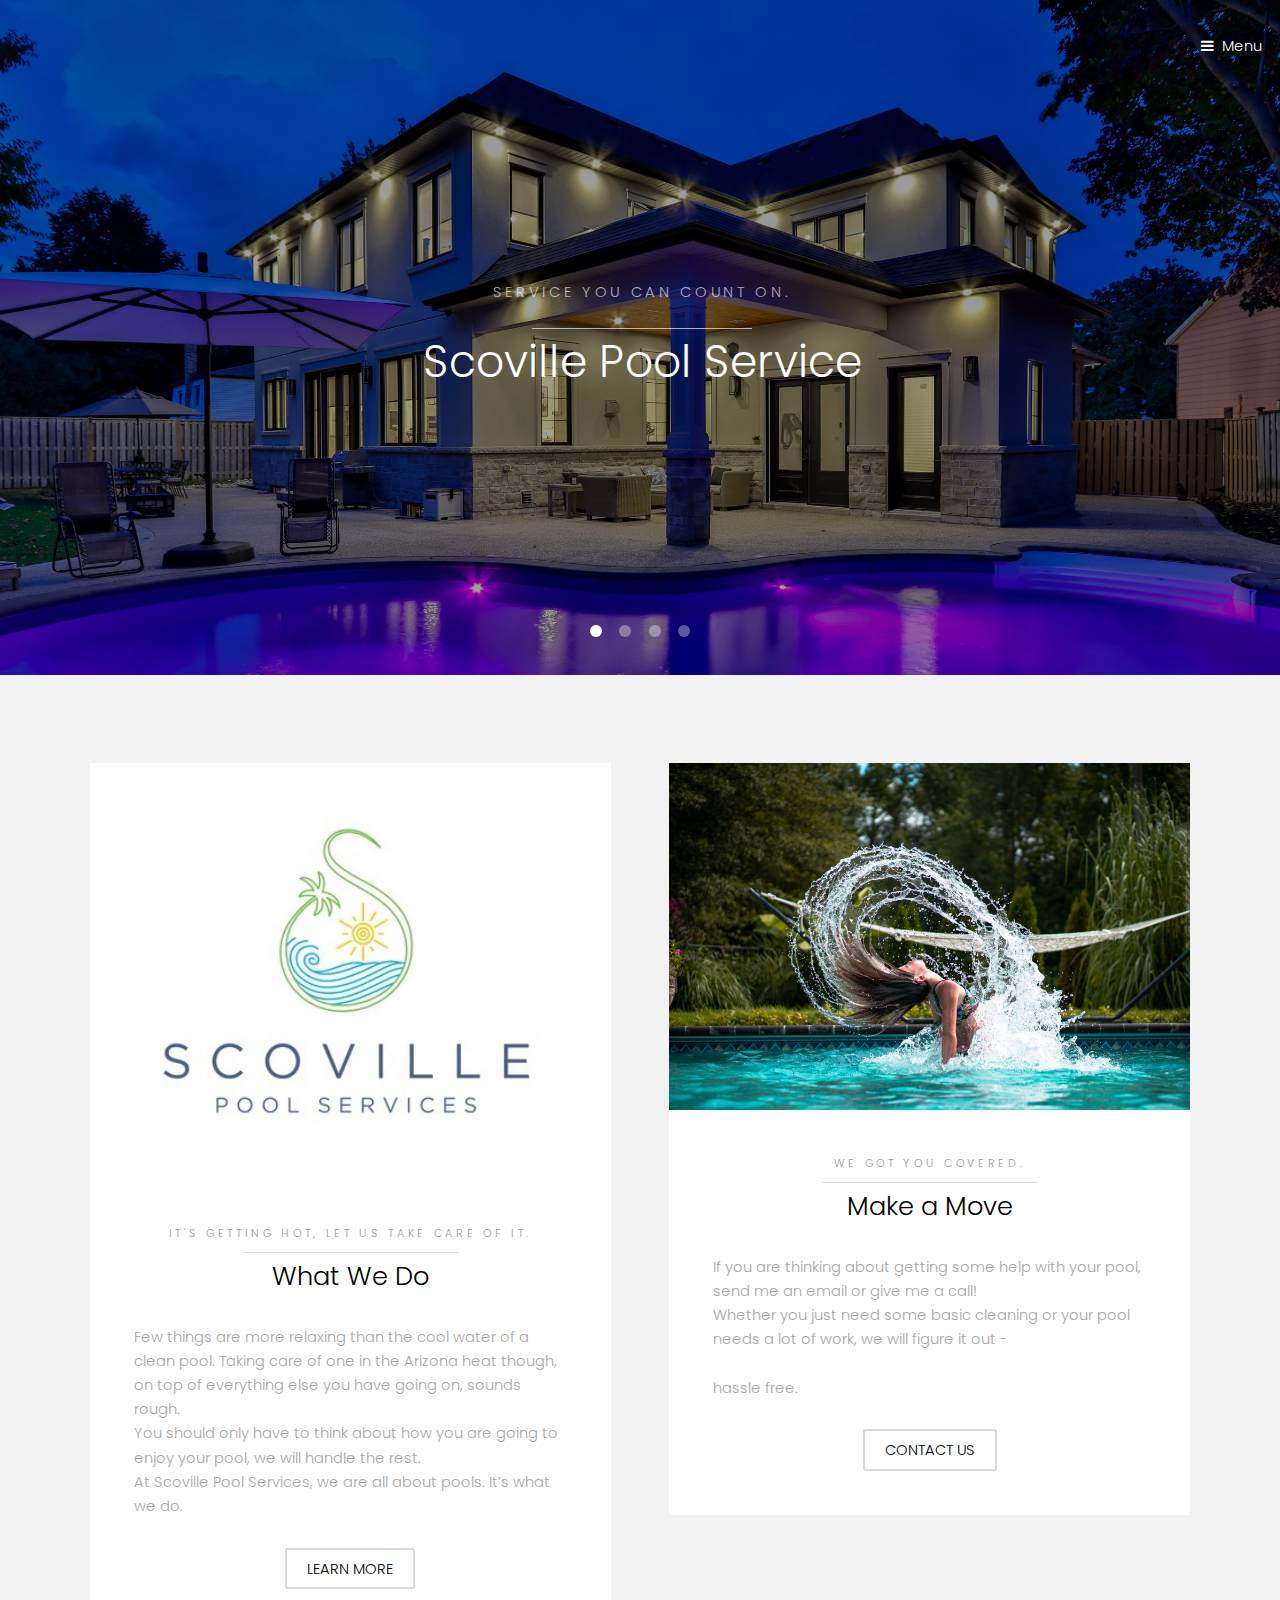
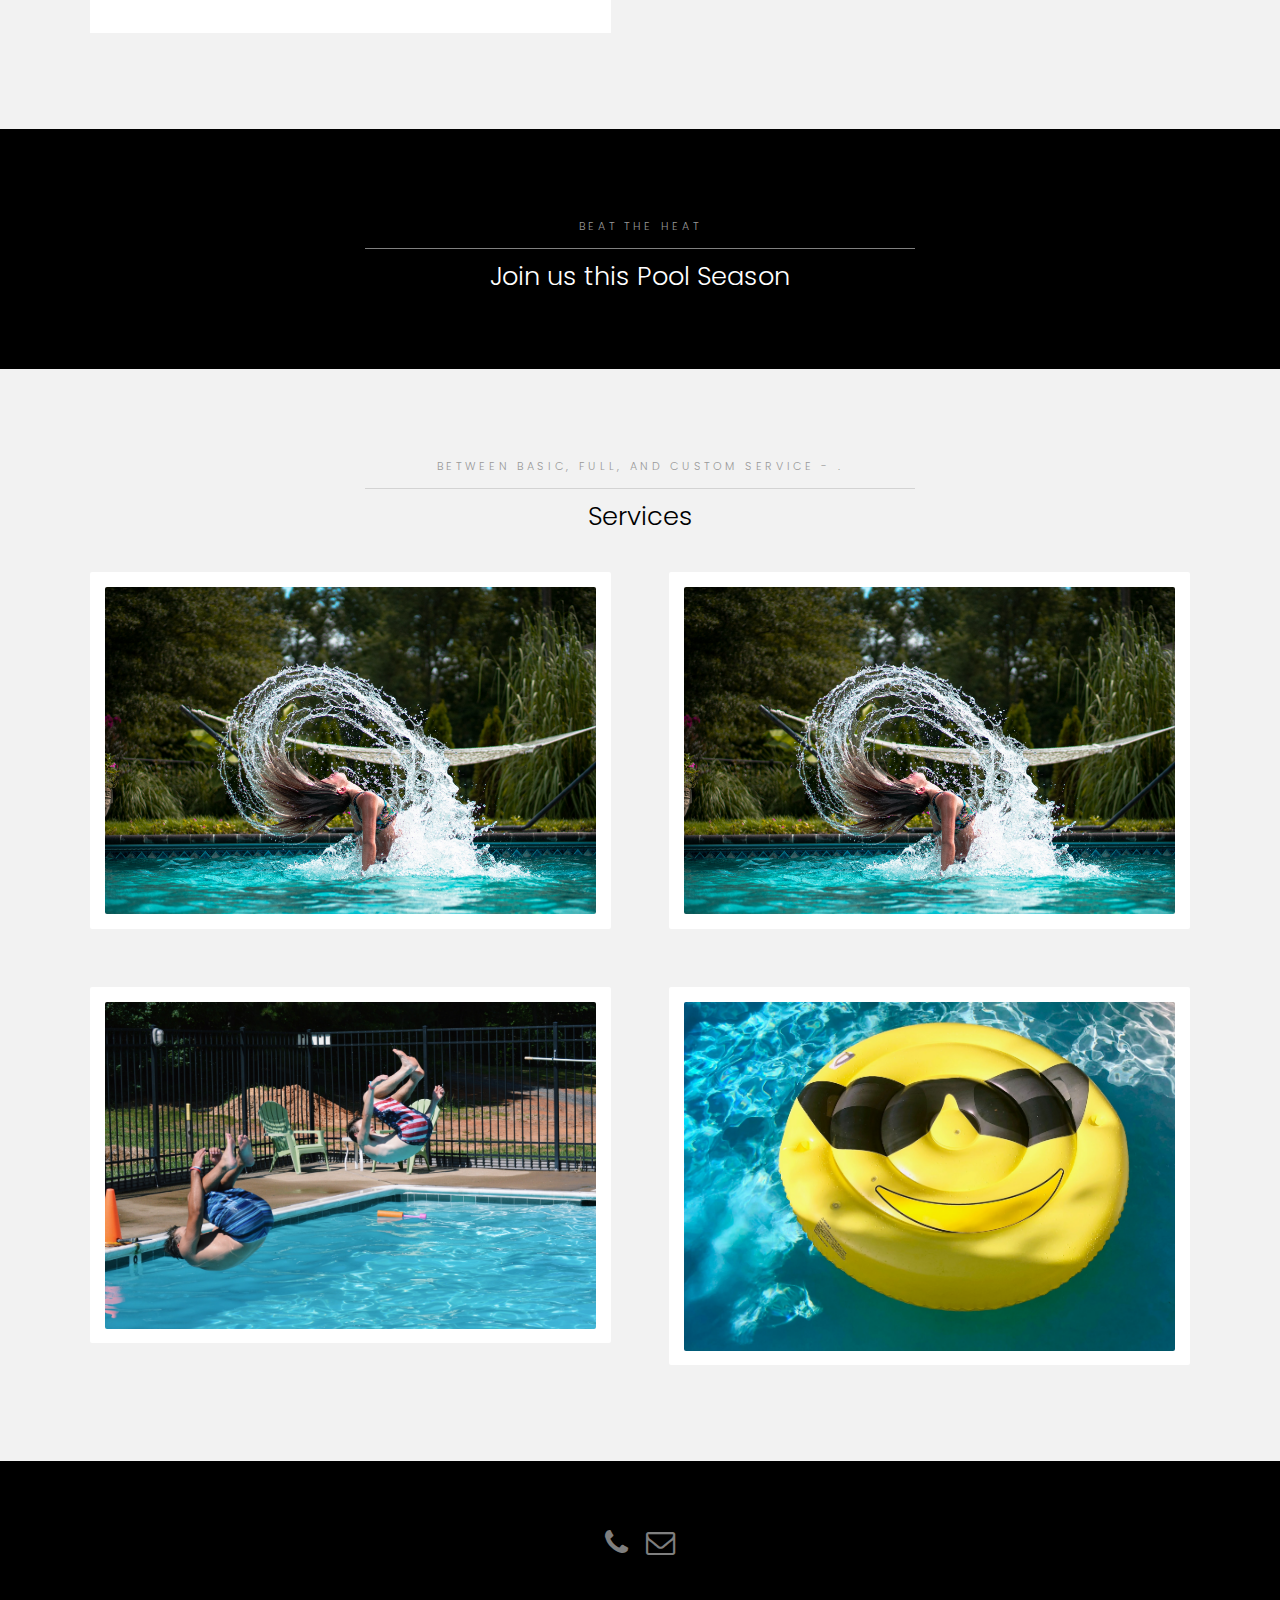
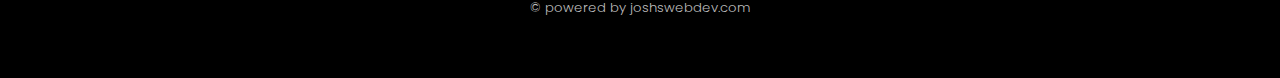
==== commit 444e7e79: "adjusted logo on home page" ====
--- a/index.html
+++ b/index.html
@@ -71,9 +71,9 @@
 						<div>
 							<div class="box">
 								<div class="image fit">
-									<img src="images/pic02.jpg" alt="" />
+									<img src="images/homelogo.jpeg" id="home-logo" alt="" />
 								</div>
-								<div class="content">
+								<div class="content" id="first-content-div">
 									<header class="align-center">
 										<p>It's getting hot, let us take care of it.</p>
 										<h2>What We Do</h2>
@@ -91,7 +91,7 @@
 						<div>
 							<div class="box">
 								<div class="image fit">
-									<img src="images/pic03.jpg" alt="" />
+									<img src="images/pic01.jpg" alt="" />
 								</div>
 								<div class="content">
 									<header class="align-center">
--- a/assets/css/main.css
+++ b/assets/css/main.css
@@ -4469,8 +4469,28 @@
   text-align: center;
 }
 
+@media screen and (min-width: 1681px) {
+  #home-logo {
+    height: 437px;
+    width: 658px;
+  }
+}
+
 @media screen and (max-width: 736px) {
   #footer {
     padding: 3rem 0 1rem 0;
   }
 }
+
+@media screen and (min-width: 1681px) {
+  #contact-image {
+    margin-left: 50px;
+    margin-top: 0;
+  }
+}
+
+@media screen and (max-width: 1280px) {
+  #contact-image {
+    display: none;
+  }
+}
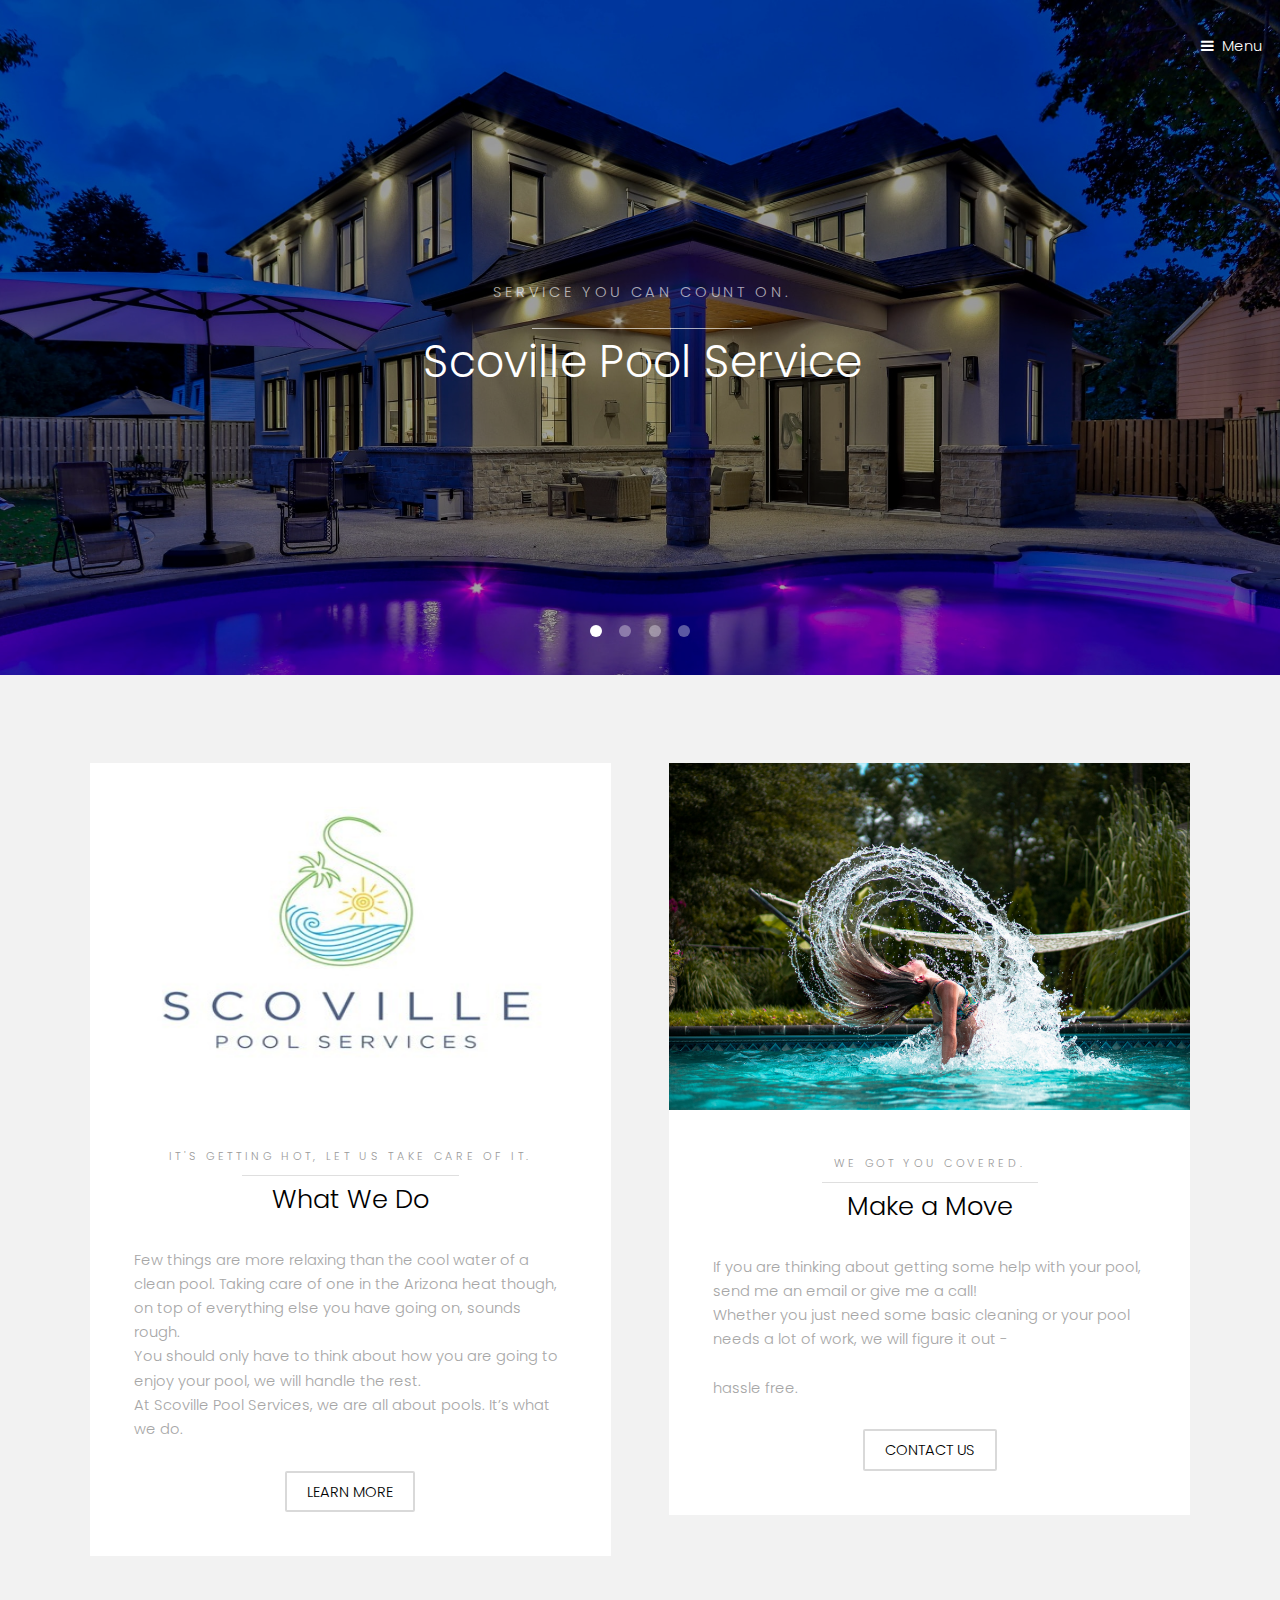
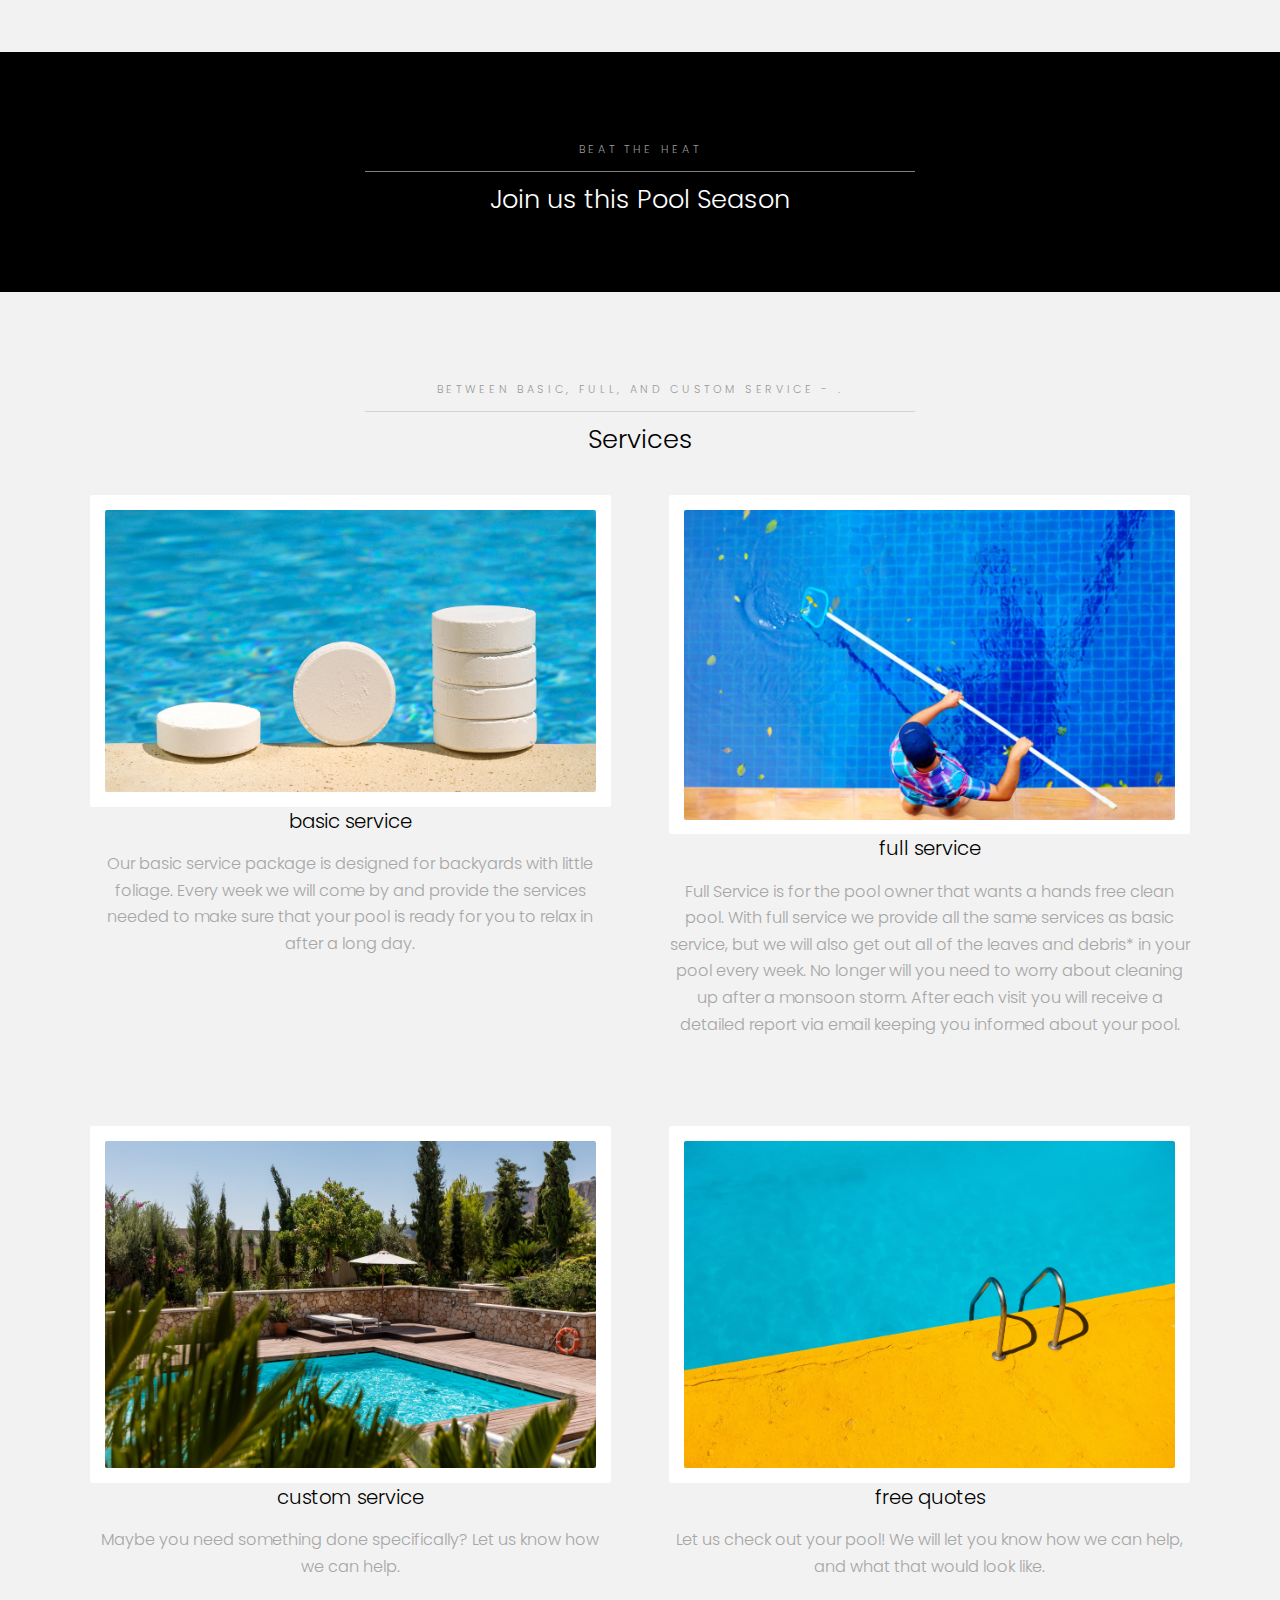
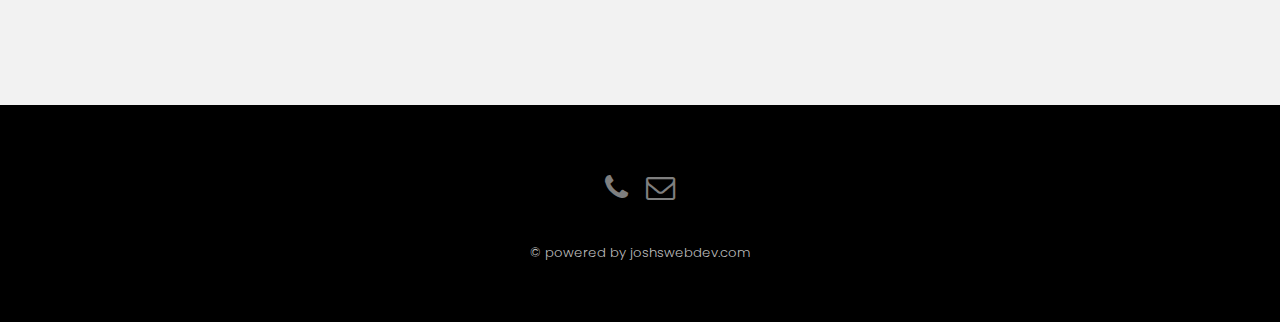
==== commit 26d4249a: "homechanges" ====
--- a/index.html
+++ b/index.html
@@ -35,7 +35,7 @@
 					</div>
 				</article>
 				<article>
-					<img src="images/slide02.jpg" alt="" />
+					<img src="images/poolpic.jpg" alt="" />
 					<div class="inner">
 						<header>
 							<p>Nothing better than cool, sparkling water</p>
@@ -44,7 +44,7 @@
 					</div>
 				</article>
 				<article>
-					<img src="images/slide03.jpg"  alt="" />
+					<img src="images/slide4.jpg"  alt="" />
 					<div class="inner">
 						<header>
 							<p>Stress free maintenance and repair</p>
@@ -53,7 +53,7 @@
 					</div>
 				</article>
 				<article>
-					<img src="images/slide04.jpg"  alt="" />
+					<img src="images/slide5.jpg"  alt="" />
 					<div class="inner">
 						<header>
 							<p>Every pool is different</p>
@@ -82,7 +82,7 @@
 										<br />
 										At Scoville Pool Services, we are all about pools. It’s what we do. </p>
 									<footer class="align-center">
-										<a href="generic.html" class="button alt">Learn More</a>
+										<a href="#three" class="button alt">Learn More</a>
 									</footer>
 								</div>
 							</div>
@@ -130,23 +130,31 @@
 				<div class="gallery">
 					<div>
 						<div class="image fit">
-							<a href="#"><img src="images/pic01.jpg" alt="" /></a>
+							<img src="images/chlorine.jpg" alt="" />
 						</div>
+						<h3 class="service-title">basic service</h3>
+						<p class="service-description">Our basic service package is designed for backyards with little foliage. Every week we will come by and provide the services needed to make sure that your pool is ready for you to relax in after a long day.</p>
 					</div>
 					<div>
 						<div class="image fit">
-							<a href="#"><img src="images/pic02.jpg" alt="" /></a>
+							<img src="images/skimming.jpg" alt="" />
 						</div>
+						<h3 class="service-title">full service</h3>
+						<p class="service-description">Full Service is for the pool owner that wants a hands free clean pool. With full service we provide all the same services as basic service, but we will also get out all of the leaves and debris* in your pool every week. No longer will you need to worry about cleaning up after a monsoon storm. After each visit you will receive a detailed report via email keeping you informed about your pool. </p>
 					</div>
 					<div>
 						<div class="image fit">
-							<a href="#"><img src="images/pic03.jpg" alt="" /></a>
+							<img src="images/custom.jpg" alt="" />
 						</div>
+						<h3 class="service-title">custom service</h3>
+						<p class="service-description">Maybe you need something done specifically? Let us know how we can help.</p>
 					</div>
 					<div>
 						<div class="image fit">
-							<a href="#"><img src="images/pic04.jpg" alt="" /></a>
+							<img src="images/poolpic.jpg" alt="" />
 						</div>
+						<h3 class="service-title">free quotes</h3>
+						<p class="service-description">Let us check out your pool! We will let you know how we can help, and what that would look like.</p>
 					</div>
 				</div>
 			</div>
@@ -157,7 +165,7 @@
 			<footer id="footer">
 				<div class="container">
 					<ul class="icons">
-						<li><a href="#" class="icon fa-phone"><span class="label">Call</span></a></li>
+						<li><a href="tel:6022141610" class="icon fa-phone"><span class="label">Call</span></a></li>
 
 						<li><a href="elements.html" class="icon fa-envelope-o"><span class="label">Email</span></a></li>
 					</ul>
--- a/assets/css/main.css
+++ b/assets/css/main.css
@@ -3768,6 +3768,11 @@
   margin: 0;
 }
 
+.gallery .last-service {
+  justify-content: center;
+  align-items: center;
+}
+
 @media screen and (max-width: 980px) {
   .gallery > * {
     width: 100%;
@@ -4469,10 +4474,32 @@
   text-align: center;
 }
 
+.service-title {
+  text-align: center;
+}
+
+.service-description {
+  text-align: center;
+  font-size: 1.1rem;
+}
+
+@media only screen and (max-width: 1680px) and (min-width: 1281px) {
+  #home-logo {
+    width: 557px;
+    height: 371px;
+  }
+}
+
+@media only screen and (max-width: 1280px) and (min-width: 981px) {
+  #home-logo {
+    height: 340px;
+  }
+}
+
 @media screen and (min-width: 1681px) {
   #home-logo {
+    width: 658px;
     height: 437px;
-    width: 658px;
   }
 }
 
